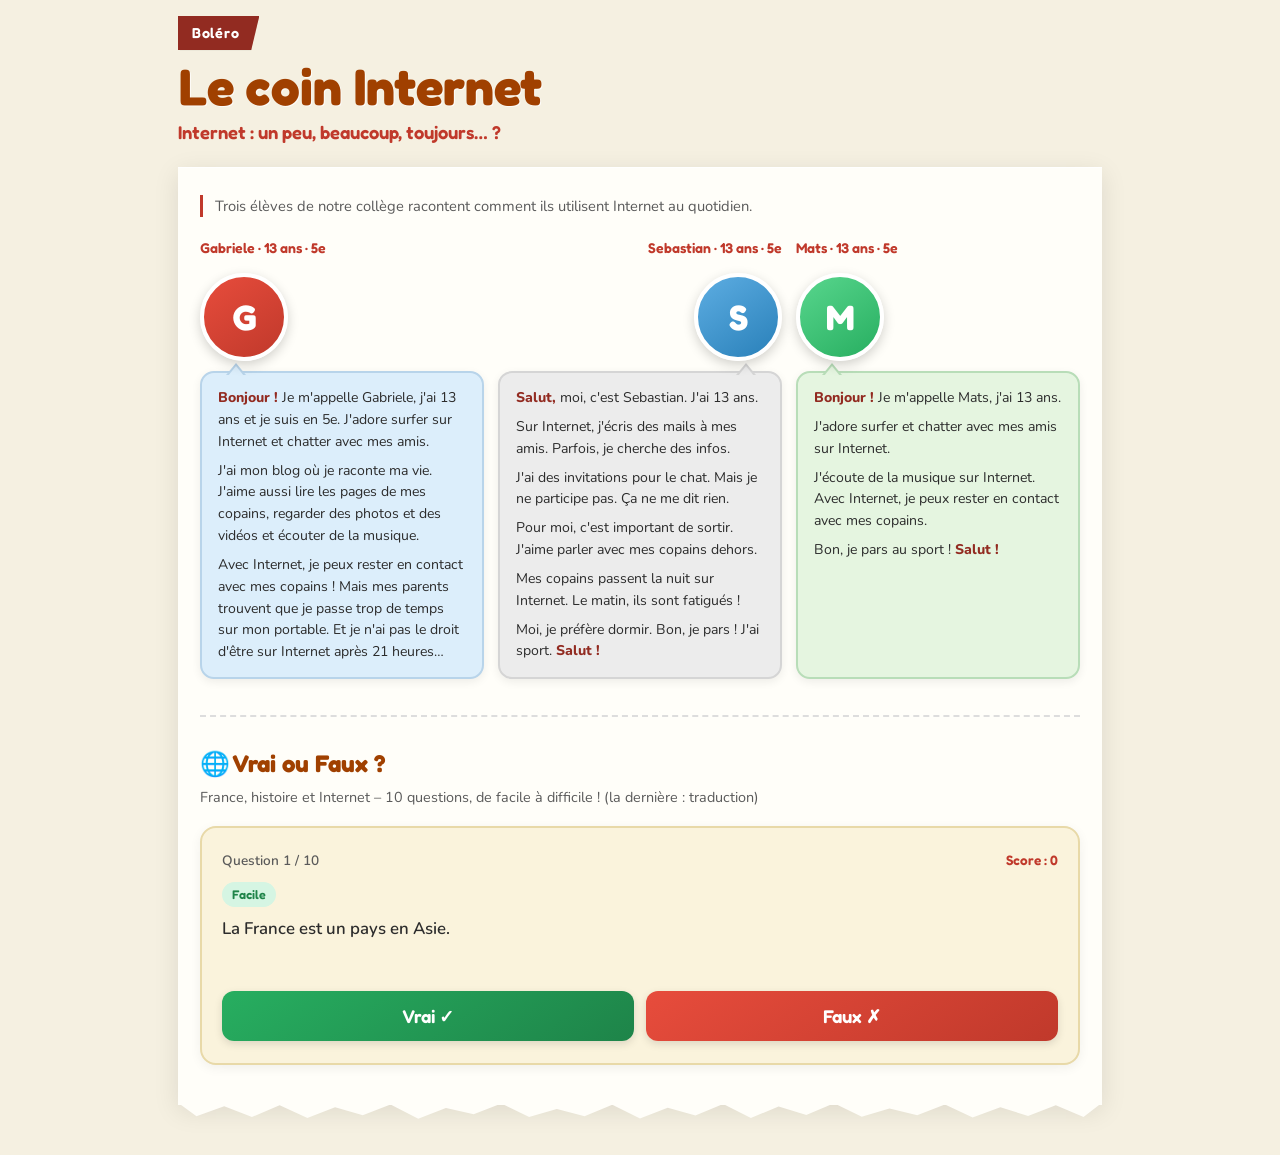
==== le-coin-internet/index.html @ 3d3ff86f "Quiz: mehr Abwechslung bei Vrai/Faux und Übersetzungsfrage 10 - Fragen 1–9 mit ausgewogenerem Mix (4" ====
<!DOCTYPE html>
<html lang="fr">
<head>
  <meta charset="UTF-8" />
  <meta name="viewport" content="width=device-width, initial-scale=1.0" />
  <meta http-equiv="Cache-Control" content="no-cache, no-store, must-revalidate" />
  <title>Le coin Internet – Boléro</title>
  <link href="https://fonts.googleapis.com/css2?family=Fredoka:wght@500;600;700&family=Nunito:wght@400;600;700;800&display=swap" rel="stylesheet" />
  <style>
    :root {
      --cream: #f5f0e1;
      --yellow: #faf3dc;
      --paper: #fffef9;
      --red: #c0392b;
      --red-dark: #922b21;
      --orange: #d35400;
      --rust: #a04000;
      --blue-bubble: #dceefb;
      --grey-bubble: #ececec;
      --green-bubble: #e5f5e0;
      --text: #2c2c2c;
      --muted: #5a5a5a;
    }

    * { box-sizing: border-box; margin: 0; padding: 0; }

    body {
      font-family: "Nunito", -apple-system, sans-serif;
      background: var(--cream);
      color: var(--text);
      line-height: 1.55;
      min-height: 100vh;
    }

    .page {
      max-width: 960px;
      margin: 0 auto;
      padding: 16px 18px 50px;
    }

    /* Article header */
    .article-head {
      margin-bottom: 20px;
      position: relative;
    }

    .bolero {
      display: inline-block;
      background: var(--red-dark);
      color: #fff;
      font-family: "Fredoka", sans-serif;
      font-weight: 600;
      font-size: 0.9rem;
      padding: 6px 20px 6px 14px;
      letter-spacing: 0.05em;
      clip-path: polygon(0 0, 100% 0, 90% 100%, 0 100%);
      box-shadow: 2px 2px 0 rgba(0,0,0,0.15);
    }

    h1 {
      font-family: "Fredoka", sans-serif;
      font-size: clamp(2.2rem, 6vw, 3.2rem);
      font-weight: 700;
      color: var(--rust);
      line-height: 1.05;
      margin: 10px 0 4px;
      text-shadow: 1px 1px 0 rgba(255,255,255,0.8);
    }

    .subtitle {
      font-family: "Fredoka", sans-serif;
      font-weight: 600;
      color: var(--red);
      font-size: 1.15rem;
      margin-bottom: 10px;
    }

    /* Paper sheet */
    .paper {
      background: var(--paper);
      box-shadow: 0 6px 24px rgba(0,0,0,0.1), 0 1px 0 #fff inset;
      padding: 28px 22px 40px;
      position: relative;
      margin-top: 8px;
    }

    .paper::after {
      content: "";
      position: absolute;
      left: 0; right: 0; bottom: -16px;
      height: 18px;
      background: var(--paper);
      clip-path: polygon(
        0% 0%, 2% 75%, 5% 20%, 8% 80%, 11% 15%, 14% 85%, 17% 25%,
        20% 70%, 23% 10%, 26% 90%, 29% 30%, 32% 65%, 35% 5%, 38% 80%,
        41% 35%, 44% 75%, 47% 12%, 50% 88%, 53% 28%, 56% 72%, 59% 8%,
        62% 85%, 65% 22%, 68% 68%, 71% 3%, 74% 78%, 77% 32%, 80% 70%,
        83% 10%, 86% 82%, 89% 26%, 92% 74%, 95% 14%, 98% 80%, 100% 0%
      );
      filter: drop-shadow(0 3px 2px rgba(0,0,0,0.06));
    }

    /* Intro line */
    .paper-intro-line {
      font-size: 0.92rem;
      color: var(--muted);
      margin-bottom: 20px;
      border-left: 3px solid var(--red);
      padding-left: 12px;
    }

    /* Profiles grid */
    .profiles {
      display: grid;
      grid-template-columns: 1fr 1fr 1fr;
      gap: 20px 14px;
      margin-top: 8px;
    }

    .profile {
      display: flex;
      flex-direction: column;
      gap: 10px;
    }

    .profile__top {
      display: flex;
      align-items: flex-end;
      gap: 8px;
      position: relative;
    }

    .profile--sebastian .profile__top {
      flex-direction: row-reverse;
    }

    .profile__avatar {
      width: 88px;
      height: 88px;
      border-radius: 50%;
      border: 4px solid #fff;
      box-shadow: 0 4px 12px rgba(0,0,0,0.18);
      display: flex;
      align-items: center;
      justify-content: center;
      font-family: "Fredoka", sans-serif;
      font-size: 2.2rem;
      font-weight: 700;
      color: #fff;
      flex-shrink: 0;
      position: relative;
      z-index: 2;
    }

    .profile__avatar--gabriele {
      background: linear-gradient(145deg, #e74c3c, #c0392b);
    }

    .profile__avatar--sebastian {
      background: linear-gradient(145deg, #5dade2, #2980b9);
    }

    .profile__avatar--mats {
      background: linear-gradient(145deg, #58d68d, #27ae60);
    }

    .profile__label {
      font-family: "Fredoka", sans-serif;
      font-weight: 600;
      font-size: 0.88rem;
      color: var(--red);
      margin-bottom: 4px;
    }

    /* Speech bubbles */
    .bubble {
      padding: 14px 16px;
      border-radius: 14px;
      font-size: 0.88rem;
      position: relative;
      box-shadow: 0 3px 10px rgba(0,0,0,0.07);
      flex: 1;
    }

    .bubble p + p { margin-top: 7px; }

    .bubble strong {
      color: var(--red-dark);
      font-weight: 800;
    }

    .bubble--blue {
      background: var(--blue-bubble);
      border: 2px solid #b8d4ea;
    }

    .bubble--grey {
      background: var(--grey-bubble);
      border: 2px solid #d5d5d5;
    }

    .bubble--green {
      background: var(--green-bubble);
      border: 2px solid #b8ddb8;
    }

    .bubble--blue::before {
      content: "";
      position: absolute;
      top: -10px;
      left: 24px;
      width: 0; height: 0;
      border-left: 10px solid transparent;
      border-right: 10px solid transparent;
      border-bottom: 12px solid #b8d4ea;
    }

    .bubble--blue::after {
      content: "";
      position: absolute;
      top: -7px;
      left: 26px;
      width: 0; height: 0;
      border-left: 8px solid transparent;
      border-right: 8px solid transparent;
      border-bottom: 10px solid var(--blue-bubble);
    }

    .bubble--grey::before {
      content: "";
      position: absolute;
      top: -10px;
      right: 24px;
      width: 0; height: 0;
      border-left: 10px solid transparent;
      border-right: 10px solid transparent;
      border-bottom: 12px solid #d5d5d5;
    }

    .bubble--grey::after {
      content: "";
      position: absolute;
      top: -7px;
      right: 26px;
      width: 0; height: 0;
      border-left: 8px solid transparent;
      border-right: 8px solid transparent;
      border-bottom: 10px solid var(--grey-bubble);
    }

    .bubble--green::before {
      content: "";
      position: absolute;
      top: -10px;
      left: 24px;
      width: 0; height: 0;
      border-left: 10px solid transparent;
      border-right: 10px solid transparent;
      border-bottom: 12px solid #b8ddb8;
    }

    .bubble--green::after {
      content: "";
      position: absolute;
      top: -7px;
      left: 26px;
      width: 0; height: 0;
      border-left: 8px solid transparent;
      border-right: 8px solid transparent;
      border-bottom: 10px solid var(--green-bubble);
    }

    /* Responsive */
    @media (max-width: 900px) {
      .profiles {
        grid-template-columns: 1fr;
      }
    }

    @media (max-width: 700px) {
      .profile--sebastian .profile__top {
        flex-direction: row;
      }

      .bubble--grey::before,
      .bubble--grey::after {
        right: auto;
        left: 24px;
      }

      .bubble--grey::after { left: 26px; }
    }

    /* Quiz */
    .quiz {
      margin-top: 36px;
      padding-top: 28px;
      border-top: 2px dashed #ddd;
    }

    .quiz__title {
      font-family: "Fredoka", sans-serif;
      font-size: 1.5rem;
      font-weight: 700;
      color: var(--rust);
      margin-bottom: 4px;
    }

    .quiz__subtitle {
      font-size: 0.9rem;
      color: var(--muted);
      margin-bottom: 18px;
    }

    .quiz__card {
      background: var(--yellow);
      border: 2px solid #e8d9a8;
      border-radius: 16px;
      padding: 22px 20px;
      box-shadow: 0 3px 12px rgba(0,0,0,0.06);
    }

    .quiz__meta {
      display: flex;
      justify-content: space-between;
      align-items: center;
      flex-wrap: wrap;
      gap: 8px;
      font-size: 0.85rem;
      color: var(--muted);
      margin-bottom: 10px;
      font-weight: 600;
    }

    .quiz__level {
      display: inline-block;
      font-family: "Fredoka", sans-serif;
      font-size: 0.78rem;
      font-weight: 600;
      padding: 3px 10px;
      border-radius: 20px;
      margin-bottom: 10px;
    }

    .quiz__level--easy { background: #d5f5e3; color: #1e8449; }
    .quiz__level--medium { background: #fdebd0; color: #b7950b; }
    .quiz__level--hard { background: #fadbd8; color: #922b21; }

    .quiz__score {
      color: var(--red);
      font-family: "Fredoka", sans-serif;
    }

    .quiz__statement {
      font-size: 1.05rem;
      font-weight: 600;
      color: var(--text);
      margin-bottom: 20px;
      min-height: 3.2em;
      line-height: 1.45;
    }

    .quiz__buttons {
      display: grid;
      grid-template-columns: 1fr 1fr;
      gap: 12px;
    }

    .quiz__btn {
      font-family: "Fredoka", sans-serif;
      font-size: 1.15rem;
      font-weight: 600;
      padding: 14px 16px;
      border: none;
      border-radius: 12px;
      cursor: pointer;
      transition: transform 0.15s, opacity 0.15s;
      color: #fff;
      box-shadow: 0 3px 8px rgba(0,0,0,0.12);
    }

    .quiz__btn:active { transform: scale(0.97); }
    .quiz__btn:disabled { opacity: 0.5; cursor: not-allowed; transform: none; }

    .quiz__btn--vrai { background: linear-gradient(145deg, #27ae60, #1e8449); }
    .quiz__btn--faux { background: linear-gradient(145deg, #e74c3c, #c0392b); }

    .quiz__feedback {
      margin-top: 16px;
      padding: 12px 14px;
      border-radius: 10px;
      font-size: 0.92rem;
      display: none;
      animation: fadeIn 0.3s ease;
    }

    .quiz__feedback.is-visible { display: block; }
    .quiz__feedback--ok { background: #d5f5e3; border: 1px solid #27ae60; color: #1e5631; }
    .quiz__feedback--bad { background: #fadbd8; border: 1px solid #e74c3c; color: #922b21; }

    .quiz__result {
      text-align: center;
      display: none;
    }

    .quiz__result.is-visible { display: block; animation: fadeIn 0.4s ease; }

    .quiz__result-score {
      font-family: "Fredoka", sans-serif;
      font-size: 2rem;
      font-weight: 700;
      color: var(--rust);
      margin: 12px 0 8px;
    }

    .quiz__result-msg {
      font-size: 1rem;
      color: var(--muted);
      margin-bottom: 18px;
    }

    .quiz__replay {
      font-family: "Fredoka", sans-serif;
      font-size: 1rem;
      font-weight: 600;
      padding: 12px 28px;
      background: var(--red);
      color: #fff;
      border: none;
      border-radius: 10px;
      cursor: pointer;
      box-shadow: 0 3px 8px rgba(0,0,0,0.15);
    }

    .quiz__replay:hover { background: var(--red-dark); }

    .quiz__translate {
      display: none;
    }

    .quiz__translate.is-visible {
      display: block;
    }

    .quiz__prompt-de {
      font-size: 1.05rem;
      font-weight: 700;
      color: var(--rust);
      background: #fff;
      border: 2px dashed #e8d9a8;
      border-radius: 10px;
      padding: 12px 14px;
      margin-bottom: 14px;
    }

    .quiz__input {
      width: 100%;
      font-family: "Nunito", sans-serif;
      font-size: 1rem;
      padding: 12px 14px;
      border: 2px solid #e8d9a8;
      border-radius: 10px;
      margin-bottom: 12px;
      background: #fff;
      color: var(--text);
    }

    .quiz__input:focus {
      outline: none;
      border-color: var(--orange);
    }

    .quiz__btn--valider {
      width: 100%;
      background: linear-gradient(145deg, #2980b9, #1f618d);
    }

    @keyframes fadeIn {
      from { opacity: 0; transform: translateY(6px); }
      to { opacity: 1; transform: translateY(0); }
    }

    @media (max-width: 500px) {
      .quiz__buttons { grid-template-columns: 1fr; }
    }
  </style>
</head>
<body>
  <div class="page">

    <header class="article-head">
      <div class="bolero">Boléro</div>
      <h1>Le coin Internet</h1>
      <p class="subtitle">Internet : un peu, beaucoup, toujours… ?</p>
    </header>

    <main>
      <section class="paper">

        <p class="paper-intro-line">Trois élèves de notre collège racontent comment ils utilisent Internet au quotidien.</p>

        <div class="profiles">

          <!-- Gabriele -->
          <article class="profile profile--gabriele">
            <p class="profile__label">Gabriele · 13 ans · 5e</p>
            <div class="profile__top">
              <div class="profile__avatar profile__avatar--gabriele">G</div>
            </div>
            <div class="bubble bubble--blue">
              <p><strong>Bonjour !</strong> Je m'appelle Gabriele, j'ai 13 ans et je suis en 5e. J'adore surfer sur Internet et chatter avec mes amis.</p>
              <p>J'ai mon blog où je raconte ma vie. J'aime aussi lire les pages de mes copains, regarder des photos et des vidéos et écouter de la musique.</p>
              <p>Avec Internet, je peux rester en contact avec mes copains ! Mais mes parents trouvent que je passe trop de temps sur mon portable. Et je n'ai pas le droit d'être sur Internet après 21 heures…</p>
            </div>
          </article>

          <!-- Sebastian -->
          <article class="profile profile--sebastian">
            <p class="profile__label" style="text-align:right;">Sebastian · 13 ans · 5e</p>
            <div class="profile__top">
              <div class="profile__avatar profile__avatar--sebastian">S</div>
            </div>
            <div class="bubble bubble--grey">
              <p><strong>Salut,</strong> moi, c'est Sebastian. J'ai 13 ans.</p>
              <p>Sur Internet, j'écris des mails à mes amis. Parfois, je cherche des infos.</p>
              <p>J'ai des invitations pour le chat. Mais je ne participe pas. Ça ne me dit rien.</p>
              <p>Pour moi, c'est important de sortir. J'aime parler avec mes copains dehors.</p>
              <p>Mes copains passent la nuit sur Internet. Le matin, ils sont fatigués !</p>
              <p>Moi, je préfère dormir. Bon, je pars ! J'ai sport. <strong>Salut !</strong></p>
            </div>
          </article>

          <!-- Mats -->
          <article class="profile profile--mats">
            <p class="profile__label">Mats · 13 ans · 5e</p>
            <div class="profile__top">
              <div class="profile__avatar profile__avatar--mats">M</div>
            </div>
            <div class="bubble bubble--green">
              <p><strong>Bonjour !</strong> Je m'appelle Mats, j'ai 13 ans.</p>
              <p>J'adore surfer et chatter avec mes amis sur Internet.</p>
              <p>J'écoute de la musique sur Internet. Avec Internet, je peux rester en contact avec mes copains.</p>
              <p>Bon, je pars au sport ! <strong>Salut !</strong></p>
            </div>
          </article>

        </div>

        <!-- Quiz Vrai ou Faux -->
        <section class="quiz" id="quiz">
          <h2 class="quiz__title">🌐 Vrai ou Faux ?</h2>
          <p class="quiz__subtitle">France, histoire et Internet – 10 questions, de facile à difficile ! (la dernière : traduction)</p>

          <div class="quiz__card" id="quiz-game">
            <div class="quiz__meta">
              <span id="quiz-progress">Question 1 / 10</span>
              <span class="quiz__score">Score : <span id="quiz-score">0</span></span>
            </div>
            <span class="quiz__level quiz__level--easy" id="quiz-level">Facile</span>
            <p class="quiz__statement" id="quiz-statement"></p>
            <div class="quiz__buttons" id="quiz-buttons">
              <button class="quiz__btn quiz__btn--vrai" id="btn-vrai" type="button">Vrai ✓</button>
              <button class="quiz__btn quiz__btn--faux" id="btn-faux" type="button">Faux ✗</button>
            </div>
            <div class="quiz__translate" id="quiz-translate">
              <p class="quiz__prompt-de" id="quiz-prompt-de"></p>
              <input class="quiz__input" id="quiz-input" type="text" placeholder="Écris la phrase en français…" autocomplete="off" />
              <button class="quiz__btn quiz__btn--valider" id="btn-valider" type="button">Valider</button>
            </div>
            <div class="quiz__feedback" id="quiz-feedback"></div>
          </div>

          <div class="quiz__card quiz__result" id="quiz-result">
            <p class="quiz__result-score" id="result-score"></p>
            <p class="quiz__result-msg" id="result-msg"></p>
            <button class="quiz__replay" id="btn-replay" type="button">Rejouer</button>
          </div>
        </section>

      </section>
    </main>

  </div>

  <script>
    const questions = [
      // Facile (1–3)
      {
        type: "vrai-faux",
        level: "easy",
        levelLabel: "Facile",
        text: "La France est un pays en Asie.",
        answer: false,
        explain: "Non ! La France est en Europe."
      },
      {
        type: "vrai-faux",
        level: "easy",
        levelLabel: "Facile",
        text: "Beaucoup d'élèves en France ont un téléphone portable.",
        answer: true,
        explain: "Oui ! C'est très courant, comme pour Gabriele et Sebastian."
      },
      {
        type: "vrai-faux",
        level: "easy",
        levelLabel: "Facile",
        text: "On ne peut pas envoyer de mails en France.",
        answer: false,
        explain: "Non ! On peut envoyer des mails, Sebastian le fait souvent."
      },
      // Moyen (4–6)
      {
        type: "vrai-faux",
        level: "medium",
        levelLabel: "Moyen",
        text: "Instagram est une application utilisée par des jeunes en France.",
        answer: true,
        explain: "Oui ! Beaucoup de jeunes l'utilisent pour partager des photos."
      },
      {
        type: "vrai-faux",
        level: "medium",
        levelLabel: "Moyen",
        text: "La Tour Eiffel est à Lyon.",
        answer: false,
        explain: "Non ! La Tour Eiffel est à Paris."
      },
      {
        type: "vrai-faux",
        level: "medium",
        levelLabel: "Moyen",
        text: "Un blog est une page personnelle sur Internet.",
        answer: true,
        explain: "Oui ! Gabriele a un blog sur Internet."
      },
      // Difficile (7–9)
      {
        type: "vrai-faux",
        level: "hard",
        levelLabel: "Difficile",
        text: "La Seine traverse Marseille.",
        answer: false,
        explain: "Non ! La Seine traverse Paris. Marseille est au bord de la mer."
      },
      {
        type: "vrai-faux",
        level: "hard",
        levelLabel: "Difficile",
        text: "En France, on dit souvent « bonjour » le matin.",
        answer: true,
        explain: "Oui ! « Bonjour » est une salutation du matin."
      },
      {
        type: "vrai-faux",
        level: "hard",
        levelLabel: "Difficile",
        text: "La Tour Eiffel a été construite en 1900.",
        answer: false,
        explain: "Non ! Elle a été construite en 1889."
      },
      // Traduction (10)
      {
        type: "translate",
        level: "hard",
        levelLabel: "Traduction",
        german: "In der Sonne ist es sehr heiß.",
        accepted: [
          "Il fait très chaud au soleil.",
          "Au soleil, il fait très chaud."
        ],
        explain: "La bonne réponse : « Il fait très chaud au soleil. »"
      }
    ];

    let current = 0;
    let score = 0;
    let answered = false;

    const gameEl = document.getElementById("quiz-game");
    const resultEl = document.getElementById("quiz-result");
    const statementEl = document.getElementById("quiz-statement");
    const progressEl = document.getElementById("quiz-progress");
    const scoreEl = document.getElementById("quiz-score");
    const feedbackEl = document.getElementById("quiz-feedback");
    const btnVrai = document.getElementById("btn-vrai");
    const btnFaux = document.getElementById("btn-faux");
    const btnValider = document.getElementById("btn-valider");
    const btnReplay = document.getElementById("btn-replay");
    const buttonsEl = document.getElementById("quiz-buttons");
    const translateEl = document.getElementById("quiz-translate");
    const promptDEEl = document.getElementById("quiz-prompt-de");
    const inputEl = document.getElementById("quiz-input");
    const resultScoreEl = document.getElementById("result-score");
    const levelEl = document.getElementById("quiz-level");

    const resultMsgEl = document.getElementById("result-msg");

    function normalizeText(s) {
      return s.toLowerCase()
        .trim()
        .replace(/\s+/g, " ")
        .replace(/[.,!?;:]/g, "")
        .normalize("NFD")
        .replace(/[\u0300-\u036f]/g, "");
    }

    function checkTranslation(userInput, accepted) {
      const normalized = normalizeText(userInput);
      if (!normalized) return false;
      return accepted.some(function (a) {
        return normalizeText(a) === normalized;
      });
    }

    function setLevelBadge(q) {
      levelEl.textContent = q.levelLabel;
      levelEl.className = "quiz__level quiz__level--" + q.level;
    }

    function showFeedback(correct, q, extra) {
      if (correct) {
        score++;
        scoreEl.textContent = score;
        feedbackEl.textContent = "Bravo ! " + q.explain;
        feedbackEl.className = "quiz__feedback is-visible quiz__feedback--ok";
      } else if (q.type === "translate") {
        feedbackEl.textContent = "Dommage ! " + q.explain;
        feedbackEl.className = "quiz__feedback is-visible quiz__feedback--bad";
      } else {
        const bonne = q.answer ? "Vrai" : "Faux";
        feedbackEl.textContent = "Dommage ! C'était " + bonne + ". " + q.explain;
        feedbackEl.className = "quiz__feedback is-visible quiz__feedback--bad";
      }
    }

    function nextQuestion() {
      setTimeout(function () {
        current++;
        if (current < questions.length) {
          showQuestion();
        } else {
          showResult();
        }
      }, 2200);
    }

    function showQuestion() {
      answered = false;
      feedbackEl.classList.remove("is-visible", "quiz__feedback--ok", "quiz__feedback--bad");
      const q = questions[current];
      const isTranslate = q.type === "translate";

      buttonsEl.style.display = isTranslate ? "none" : "grid";
      translateEl.classList.toggle("is-visible", isTranslate);

      btnVrai.disabled = false;
      btnFaux.disabled = false;
      btnValider.disabled = false;
      inputEl.disabled = false;

      if (isTranslate) {
        statementEl.textContent = "Écris cette phrase en français :";
        promptDEEl.textContent = "🇩🇪 " + q.german;
        inputEl.value = "";
      } else {
        statementEl.textContent = q.text;
      }

      setLevelBadge(q);
      progressEl.textContent = "Question " + (current + 1) + " / " + questions.length;
      scoreEl.textContent = score;
    }

    function handleAnswer(userSaysVrai) {
      if (answered) return;
      answered = true;
      btnVrai.disabled = true;
      btnFaux.disabled = true;

      const q = questions[current];
      const correct = userSaysVrai === q.answer;
      showFeedback(correct, q);
      nextQuestion();
    }

    function handleTranslation() {
      if (answered) return;
      const q = questions[current];
      const userText = inputEl.value.trim();
      if (!userText) {
        inputEl.focus();
        return;
      }

      answered = true;
      btnValider.disabled = true;
      inputEl.disabled = true;

      const correct = checkTranslation(userText, q.accepted);
      showFeedback(correct, q);
      nextQuestion();
    }

    function showResult() {
      gameEl.style.display = "none";
      resultEl.classList.add("is-visible");
      resultScoreEl.textContent = "Tu as " + score + " sur " + questions.length + " bonnes réponses !";

      if (score >= 8) {
        resultMsgEl.textContent = "Excellent ! Tu connais bien la France et Internet !";
      } else if (score >= 5) {
        resultMsgEl.textContent = "Pas mal ! Continue à apprendre !";
      } else {
        resultMsgEl.textContent = "Tu peux encore progresser. Rejoue !";
      }
    }

    function resetQuiz() {
      current = 0;
      score = 0;
      gameEl.style.display = "block";
      resultEl.classList.remove("is-visible");
      showQuestion();
    }

    btnVrai.addEventListener("click", function () { handleAnswer(true); });
    btnFaux.addEventListener("click", function () { handleAnswer(false); });
    btnValider.addEventListener("click", handleTranslation);
    inputEl.addEventListener("keydown", function (e) {
      if (e.key === "Enter") handleTranslation();
    });
    btnReplay.addEventListener("click", resetQuiz);

    showQuestion();
  </script>
</body>
</html>
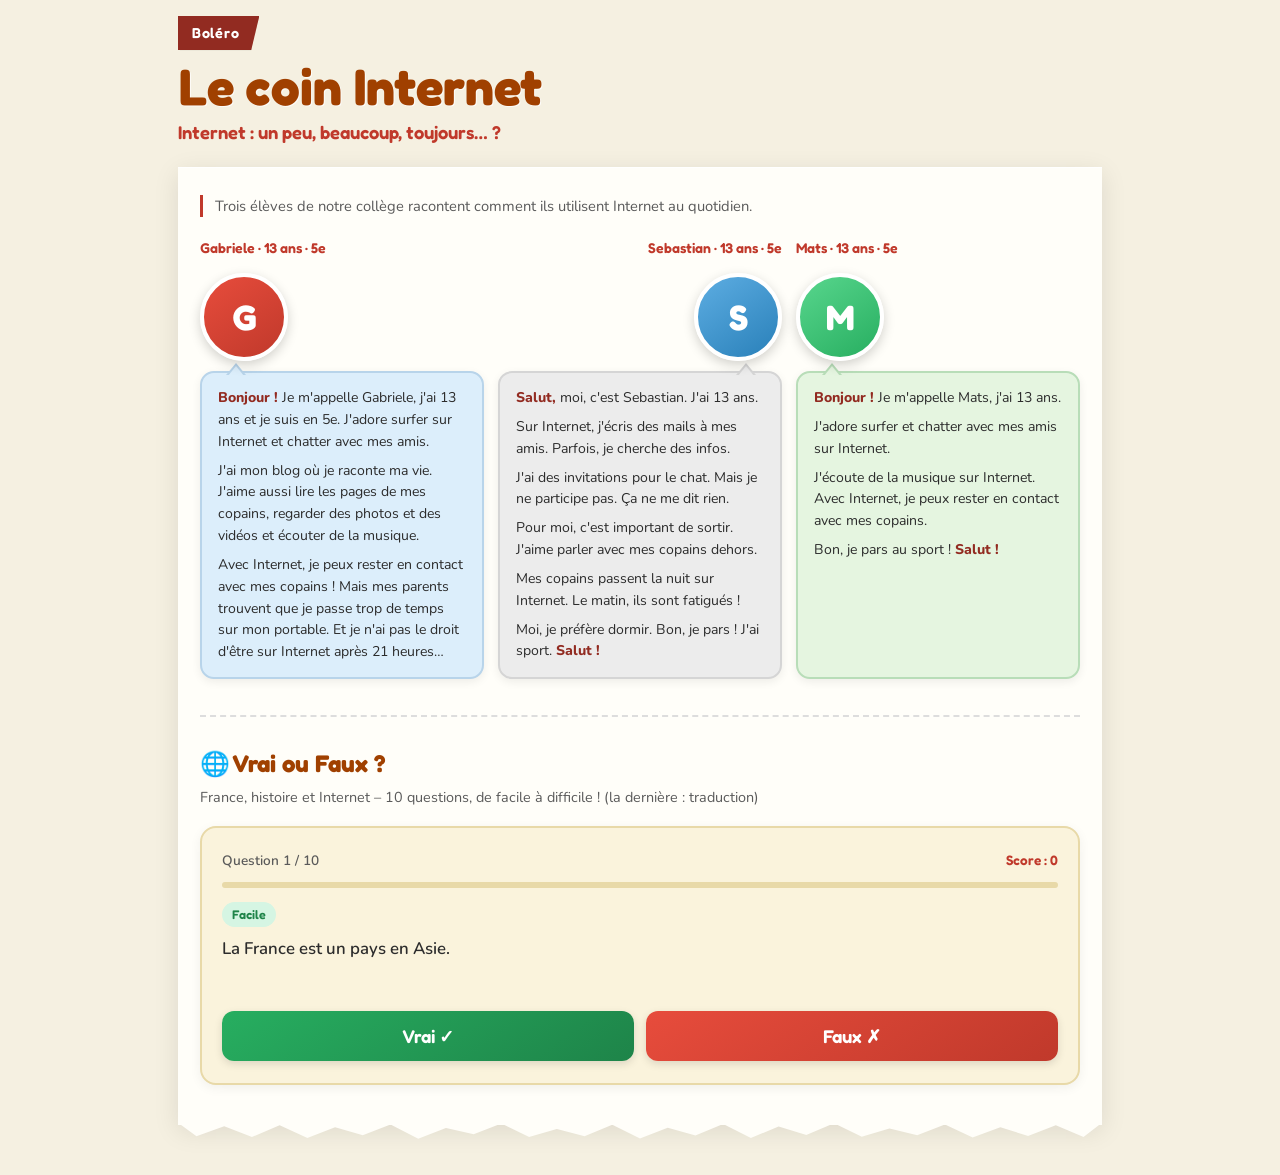
==== commit 9e1a079d: "Seite optimieren: Fortschrittsbalken, Mobile, Barrierefreiheit - Fortschrittsbalken im Quiz - Besser" ====
--- a/le-coin-internet/index.html
+++ b/le-coin-internet/index.html
@@ -4,7 +4,10 @@
   <meta charset="UTF-8" />
   <meta name="viewport" content="width=device-width, initial-scale=1.0" />
   <meta http-equiv="Cache-Control" content="no-cache, no-store, must-revalidate" />
+  <meta name="description" content="Le coin Internet – Trois élèves racontent leur usage d'Internet. Quiz Vrai ou Faux et traduction." />
   <title>Le coin Internet – Boléro</title>
+  <link rel="preconnect" href="https://fonts.googleapis.com" />
+  <link rel="preconnect" href="https://fonts.gstatic.com" crossorigin />
   <link href="https://fonts.googleapis.com/css2?family=Fredoka:wght@500;600;700&family=Nunito:wght@400;600;700;800&display=swap" rel="stylesheet" />
   <style>
     :root {
@@ -24,6 +27,8 @@
 
     * { box-sizing: border-box; margin: 0; padding: 0; }
 
+    html { scroll-behavior: smooth; }
+
     body {
       font-family: "Nunito", -apple-system, sans-serif;
       background: var(--cream);
@@ -172,6 +177,8 @@
       margin-bottom: 4px;
     }
 
+    .profile__label--right { text-align: right; }
+
     /* Speech bubbles */
     .bubble {
       padding: 14px 16px;
@@ -345,6 +352,23 @@
     .quiz__level--easy { background: #d5f5e3; color: #1e8449; }
     .quiz__level--medium { background: #fdebd0; color: #b7950b; }
     .quiz__level--hard { background: #fadbd8; color: #922b21; }
+    .quiz__level--translate { background: #d6eaf8; color: #1f618d; }
+
+    .quiz__progress-bar {
+      height: 6px;
+      background: #e8d9a8;
+      border-radius: 6px;
+      margin-bottom: 14px;
+      overflow: hidden;
+    }
+
+    .quiz__progress-fill {
+      height: 100%;
+      background: linear-gradient(90deg, var(--red), var(--orange));
+      border-radius: 6px;
+      transition: width 0.35s ease;
+      width: 0%;
+    }
 
     .quiz__score {
       color: var(--red);
@@ -380,7 +404,12 @@
     }
 
     .quiz__btn:active { transform: scale(0.97); }
+    .quiz__btn:hover:not(:disabled) { filter: brightness(1.06); }
     .quiz__btn:disabled { opacity: 0.5; cursor: not-allowed; transform: none; }
+    .quiz__btn:focus-visible {
+      outline: 3px solid var(--orange);
+      outline-offset: 2px;
+    }
 
     .quiz__btn--vrai { background: linear-gradient(145deg, #27ae60, #1e8449); }
     .quiz__btn--faux { background: linear-gradient(145deg, #e74c3c, #c0392b); }
@@ -468,6 +497,7 @@
     .quiz__input:focus {
       outline: none;
       border-color: var(--orange);
+      box-shadow: 0 0 0 3px rgba(211, 84, 0, 0.15);
     }
 
     .quiz__btn--valider {
@@ -475,13 +505,29 @@
       background: linear-gradient(145deg, #2980b9, #1f618d);
     }
 
+    .visually-hidden {
+      position: absolute;
+      width: 1px;
+      height: 1px;
+      padding: 0;
+      margin: -1px;
+      overflow: hidden;
+      clip: rect(0, 0, 0, 0);
+      white-space: nowrap;
+      border: 0;
+    }
+
     @keyframes fadeIn {
       from { opacity: 0; transform: translateY(6px); }
       to { opacity: 1; transform: translateY(0); }
     }
 
     @media (max-width: 500px) {
+      .page { padding: 12px 14px 40px; }
+      .paper { padding: 20px 16px 36px; }
+      .quiz__card { padding: 18px 16px; }
       .quiz__buttons { grid-template-columns: 1fr; }
+      .profile__avatar { width: 72px; height: 72px; font-size: 1.8rem; }
     }
   </style>
 </head>
@@ -516,7 +562,7 @@
 
           <!-- Sebastian -->
           <article class="profile profile--sebastian">
-            <p class="profile__label" style="text-align:right;">Sebastian · 13 ans · 5e</p>
+            <p class="profile__label profile__label--right">Sebastian · 13 ans · 5e</p>
             <div class="profile__top">
               <div class="profile__avatar profile__avatar--sebastian">S</div>
             </div>
@@ -547,7 +593,7 @@
         </div>
 
         <!-- Quiz Vrai ou Faux -->
-        <section class="quiz" id="quiz">
+        <section class="quiz" id="quiz" aria-label="Quiz Vrai ou Faux">
           <h2 class="quiz__title">🌐 Vrai ou Faux ?</h2>
           <p class="quiz__subtitle">France, histoire et Internet – 10 questions, de facile à difficile ! (la dernière : traduction)</p>
 
@@ -556,18 +602,22 @@
               <span id="quiz-progress">Question 1 / 10</span>
               <span class="quiz__score">Score : <span id="quiz-score">0</span></span>
             </div>
+            <div class="quiz__progress-bar" aria-hidden="true">
+              <div class="quiz__progress-fill" id="quiz-progress-fill"></div>
+            </div>
             <span class="quiz__level quiz__level--easy" id="quiz-level">Facile</span>
             <p class="quiz__statement" id="quiz-statement"></p>
             <div class="quiz__buttons" id="quiz-buttons">
-              <button class="quiz__btn quiz__btn--vrai" id="btn-vrai" type="button">Vrai ✓</button>
-              <button class="quiz__btn quiz__btn--faux" id="btn-faux" type="button">Faux ✗</button>
+              <button class="quiz__btn quiz__btn--vrai" id="btn-vrai" type="button" aria-label="Antwort: Vrai">Vrai ✓</button>
+              <button class="quiz__btn quiz__btn--faux" id="btn-faux" type="button" aria-label="Antwort: Faux">Faux ✗</button>
             </div>
             <div class="quiz__translate" id="quiz-translate">
               <p class="quiz__prompt-de" id="quiz-prompt-de"></p>
-              <input class="quiz__input" id="quiz-input" type="text" placeholder="Écris la phrase en français…" autocomplete="off" />
+              <label class="visually-hidden" for="quiz-input">Traduction en français</label>
+              <input class="quiz__input" id="quiz-input" type="text" placeholder="Écris la phrase en français…" autocomplete="off" spellcheck="false" />
               <button class="quiz__btn quiz__btn--valider" id="btn-valider" type="button">Valider</button>
             </div>
-            <div class="quiz__feedback" id="quiz-feedback"></div>
+            <div class="quiz__feedback" id="quiz-feedback" role="status" aria-live="polite"></div>
           </div>
 
           <div class="quiz__card quiz__result" id="quiz-result">
@@ -691,6 +741,7 @@
     const translateEl = document.getElementById("quiz-translate");
     const promptDEEl = document.getElementById("quiz-prompt-de");
     const inputEl = document.getElementById("quiz-input");
+    const progressFillEl = document.getElementById("quiz-progress-fill");
     const resultScoreEl = document.getElementById("result-score");
     const levelEl = document.getElementById("quiz-level");
 
@@ -715,10 +766,16 @@
 
     function setLevelBadge(q) {
       levelEl.textContent = q.levelLabel;
-      levelEl.className = "quiz__level quiz__level--" + q.level;
-    }
-
-    function showFeedback(correct, q, extra) {
+      const levelClass = q.type === "translate" ? "translate" : q.level;
+      levelEl.className = "quiz__level quiz__level--" + levelClass;
+    }
+
+    function updateProgressBar() {
+      const pct = (current / questions.length) * 100;
+      progressFillEl.style.width = pct + "%";
+    }
+
+    function showFeedback(correct, q) {
       if (correct) {
         score++;
         scoreEl.textContent = score;
@@ -763,6 +820,7 @@
         statementEl.textContent = "Écris cette phrase en français :";
         promptDEEl.textContent = "🇩🇪 " + q.german;
         inputEl.value = "";
+        setTimeout(function () { inputEl.focus(); }, 80);
       } else {
         statementEl.textContent = q.text;
       }
@@ -770,6 +828,7 @@
       setLevelBadge(q);
       progressEl.textContent = "Question " + (current + 1) + " / " + questions.length;
       scoreEl.textContent = score;
+      updateProgressBar();
     }
 
     function handleAnswer(userSaysVrai) {
@@ -805,6 +864,7 @@
     function showResult() {
       gameEl.style.display = "none";
       resultEl.classList.add("is-visible");
+      progressFillEl.style.width = "100%";
       resultScoreEl.textContent = "Tu as " + score + " sur " + questions.length + " bonnes réponses !";
 
       if (score >= 8) {
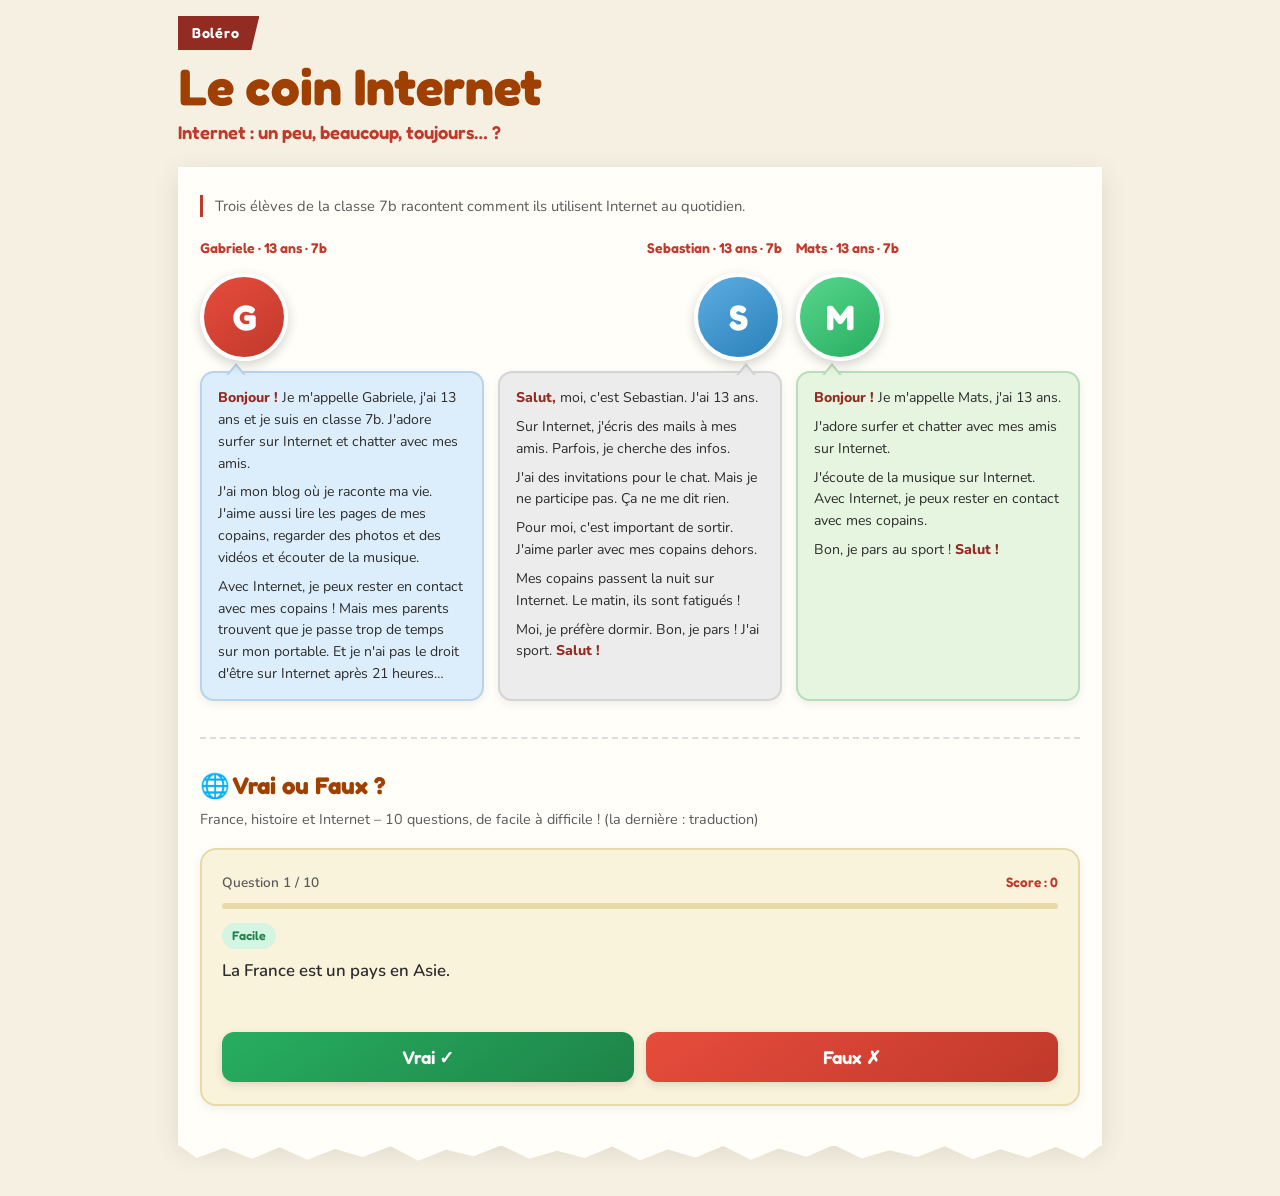
==== commit 9a3dc1bb: "Klasse von 5e auf 7b angepasst Co-authored-by: Bvault1420 <Bvault1420@users.noreply.github.com>" ====
--- a/le-coin-internet/index.html
+++ b/le-coin-internet/index.html
@@ -543,18 +543,18 @@
     <main>
       <section class="paper">
 
-        <p class="paper-intro-line">Trois élèves de notre collège racontent comment ils utilisent Internet au quotidien.</p>
+        <p class="paper-intro-line">Trois élèves de la classe 7b racontent comment ils utilisent Internet au quotidien.</p>
 
         <div class="profiles">
 
           <!-- Gabriele -->
           <article class="profile profile--gabriele">
-            <p class="profile__label">Gabriele · 13 ans · 5e</p>
+            <p class="profile__label">Gabriele · 13 ans · 7b</p>
             <div class="profile__top">
               <div class="profile__avatar profile__avatar--gabriele">G</div>
             </div>
             <div class="bubble bubble--blue">
-              <p><strong>Bonjour !</strong> Je m'appelle Gabriele, j'ai 13 ans et je suis en 5e. J'adore surfer sur Internet et chatter avec mes amis.</p>
+              <p><strong>Bonjour !</strong> Je m'appelle Gabriele, j'ai 13 ans et je suis en classe 7b. J'adore surfer sur Internet et chatter avec mes amis.</p>
               <p>J'ai mon blog où je raconte ma vie. J'aime aussi lire les pages de mes copains, regarder des photos et des vidéos et écouter de la musique.</p>
               <p>Avec Internet, je peux rester en contact avec mes copains ! Mais mes parents trouvent que je passe trop de temps sur mon portable. Et je n'ai pas le droit d'être sur Internet après 21 heures…</p>
             </div>
@@ -562,7 +562,7 @@
 
           <!-- Sebastian -->
           <article class="profile profile--sebastian">
-            <p class="profile__label profile__label--right">Sebastian · 13 ans · 5e</p>
+            <p class="profile__label profile__label--right">Sebastian · 13 ans · 7b</p>
             <div class="profile__top">
               <div class="profile__avatar profile__avatar--sebastian">S</div>
             </div>
@@ -578,7 +578,7 @@
 
           <!-- Mats -->
           <article class="profile profile--mats">
-            <p class="profile__label">Mats · 13 ans · 5e</p>
+            <p class="profile__label">Mats · 13 ans · 7b</p>
             <div class="profile__top">
               <div class="profile__avatar profile__avatar--mats">M</div>
             </div>
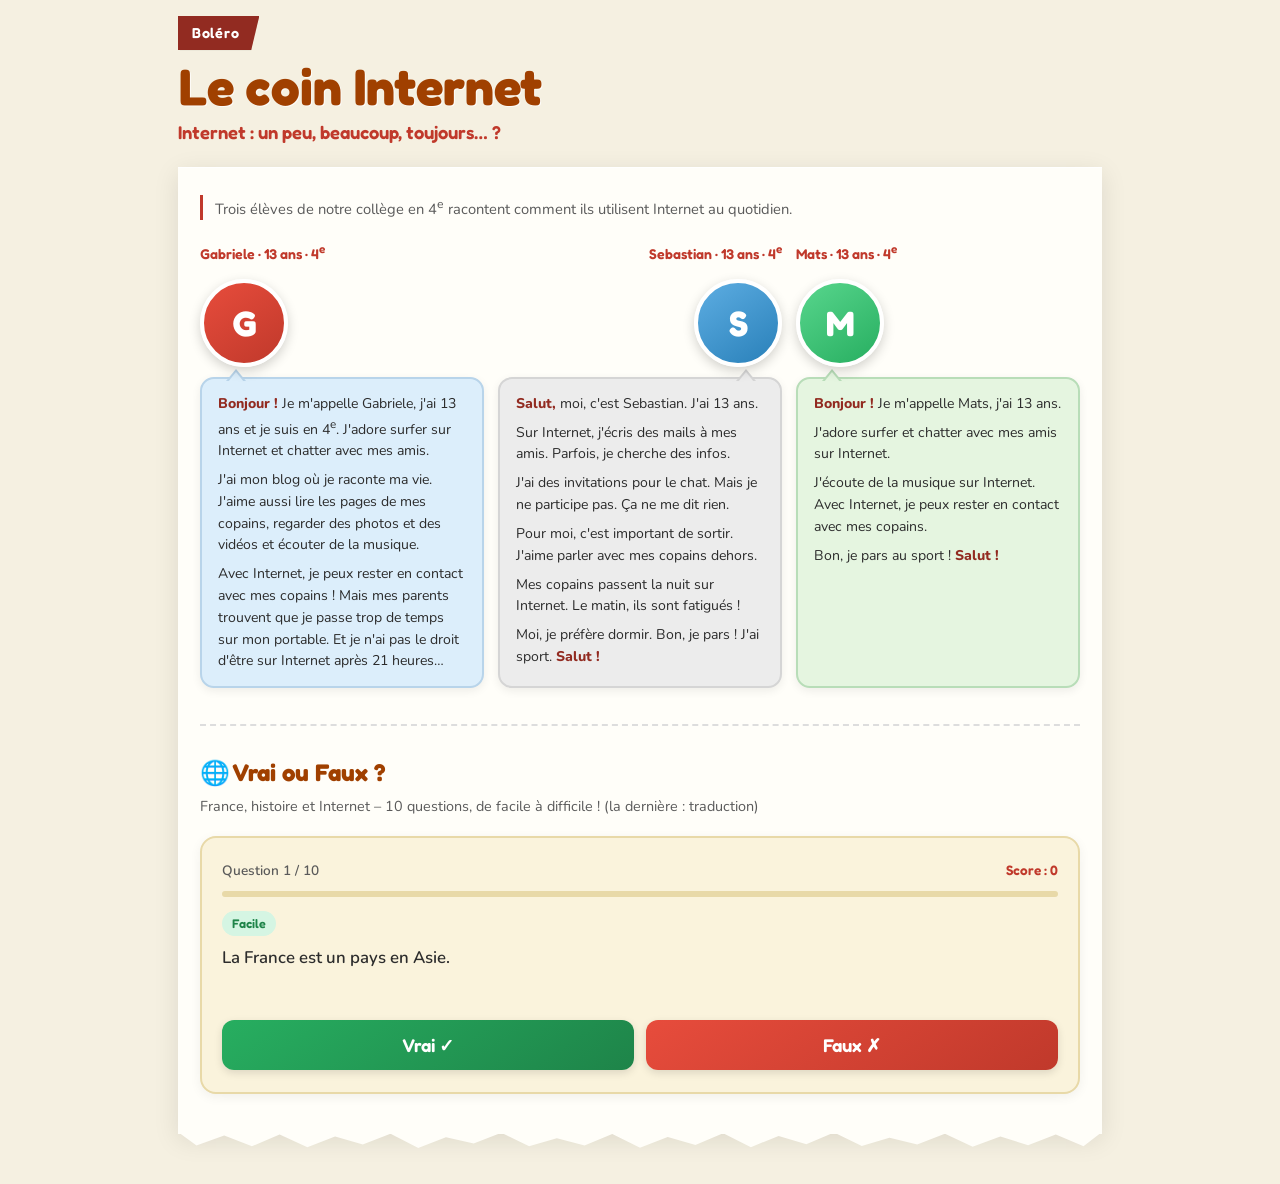
==== commit 6348dba9: "Französische Klassenstufe: 7b (DE) = 4e (FR) Co-authored-by: Bvault1420 <Bvault1420@users.noreply.gi" ====
--- a/le-coin-internet/index.html
+++ b/le-coin-internet/index.html
@@ -543,18 +543,18 @@
     <main>
       <section class="paper">
 
-        <p class="paper-intro-line">Trois élèves de la classe 7b racontent comment ils utilisent Internet au quotidien.</p>
+        <p class="paper-intro-line">Trois élèves de notre collège en 4<sup>e</sup> racontent comment ils utilisent Internet au quotidien.</p>
 
         <div class="profiles">
 
           <!-- Gabriele -->
           <article class="profile profile--gabriele">
-            <p class="profile__label">Gabriele · 13 ans · 7b</p>
+            <p class="profile__label">Gabriele · 13 ans · 4<sup>e</sup></p>
             <div class="profile__top">
               <div class="profile__avatar profile__avatar--gabriele">G</div>
             </div>
             <div class="bubble bubble--blue">
-              <p><strong>Bonjour !</strong> Je m'appelle Gabriele, j'ai 13 ans et je suis en classe 7b. J'adore surfer sur Internet et chatter avec mes amis.</p>
+              <p><strong>Bonjour !</strong> Je m'appelle Gabriele, j'ai 13 ans et je suis en 4<sup>e</sup>. J'adore surfer sur Internet et chatter avec mes amis.</p>
               <p>J'ai mon blog où je raconte ma vie. J'aime aussi lire les pages de mes copains, regarder des photos et des vidéos et écouter de la musique.</p>
               <p>Avec Internet, je peux rester en contact avec mes copains ! Mais mes parents trouvent que je passe trop de temps sur mon portable. Et je n'ai pas le droit d'être sur Internet après 21 heures…</p>
             </div>
@@ -562,7 +562,7 @@
 
           <!-- Sebastian -->
           <article class="profile profile--sebastian">
-            <p class="profile__label profile__label--right">Sebastian · 13 ans · 7b</p>
+            <p class="profile__label profile__label--right">Sebastian · 13 ans · 4<sup>e</sup></p>
             <div class="profile__top">
               <div class="profile__avatar profile__avatar--sebastian">S</div>
             </div>
@@ -578,7 +578,7 @@
 
           <!-- Mats -->
           <article class="profile profile--mats">
-            <p class="profile__label">Mats · 13 ans · 7b</p>
+            <p class="profile__label">Mats · 13 ans · 4<sup>e</sup></p>
             <div class="profile__top">
               <div class="profile__avatar profile__avatar--mats">M</div>
             </div>
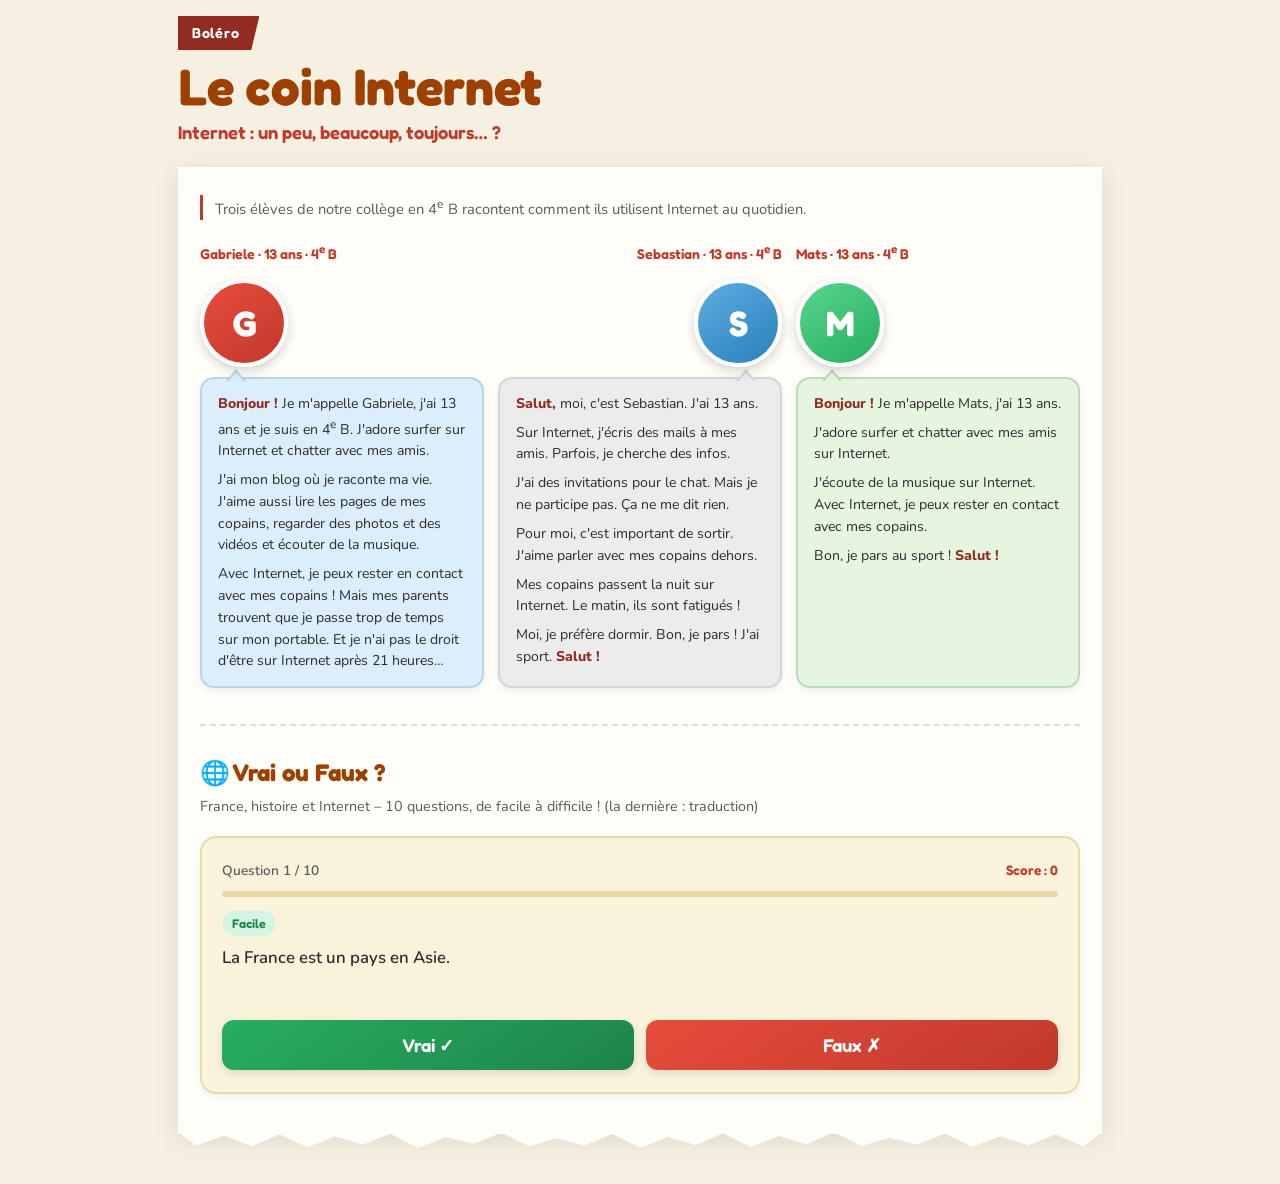
==== commit f0303974: "Klasse 4e B: französische Stufe plus Abteilung b Co-authored-by: Bvault1420 <Bvault1420@users.norepl" ====
--- a/le-coin-internet/index.html
+++ b/le-coin-internet/index.html
@@ -543,18 +543,18 @@
     <main>
       <section class="paper">
 
-        <p class="paper-intro-line">Trois élèves de notre collège en 4<sup>e</sup> racontent comment ils utilisent Internet au quotidien.</p>
+        <p class="paper-intro-line">Trois élèves de notre collège en 4<sup>e</sup> B racontent comment ils utilisent Internet au quotidien.</p>
 
         <div class="profiles">
 
           <!-- Gabriele -->
           <article class="profile profile--gabriele">
-            <p class="profile__label">Gabriele · 13 ans · 4<sup>e</sup></p>
+            <p class="profile__label">Gabriele · 13 ans · 4<sup>e</sup> B</p>
             <div class="profile__top">
               <div class="profile__avatar profile__avatar--gabriele">G</div>
             </div>
             <div class="bubble bubble--blue">
-              <p><strong>Bonjour !</strong> Je m'appelle Gabriele, j'ai 13 ans et je suis en 4<sup>e</sup>. J'adore surfer sur Internet et chatter avec mes amis.</p>
+              <p><strong>Bonjour !</strong> Je m'appelle Gabriele, j'ai 13 ans et je suis en 4<sup>e</sup> B. J'adore surfer sur Internet et chatter avec mes amis.</p>
               <p>J'ai mon blog où je raconte ma vie. J'aime aussi lire les pages de mes copains, regarder des photos et des vidéos et écouter de la musique.</p>
               <p>Avec Internet, je peux rester en contact avec mes copains ! Mais mes parents trouvent que je passe trop de temps sur mon portable. Et je n'ai pas le droit d'être sur Internet après 21 heures…</p>
             </div>
@@ -562,7 +562,7 @@
 
           <!-- Sebastian -->
           <article class="profile profile--sebastian">
-            <p class="profile__label profile__label--right">Sebastian · 13 ans · 4<sup>e</sup></p>
+            <p class="profile__label profile__label--right">Sebastian · 13 ans · 4<sup>e</sup> B</p>
             <div class="profile__top">
               <div class="profile__avatar profile__avatar--sebastian">S</div>
             </div>
@@ -578,7 +578,7 @@
 
           <!-- Mats -->
           <article class="profile profile--mats">
-            <p class="profile__label">Mats · 13 ans · 4<sup>e</sup></p>
+            <p class="profile__label">Mats · 13 ans · 4<sup>e</sup> B</p>
             <div class="profile__top">
               <div class="profile__avatar profile__avatar--mats">M</div>
             </div>
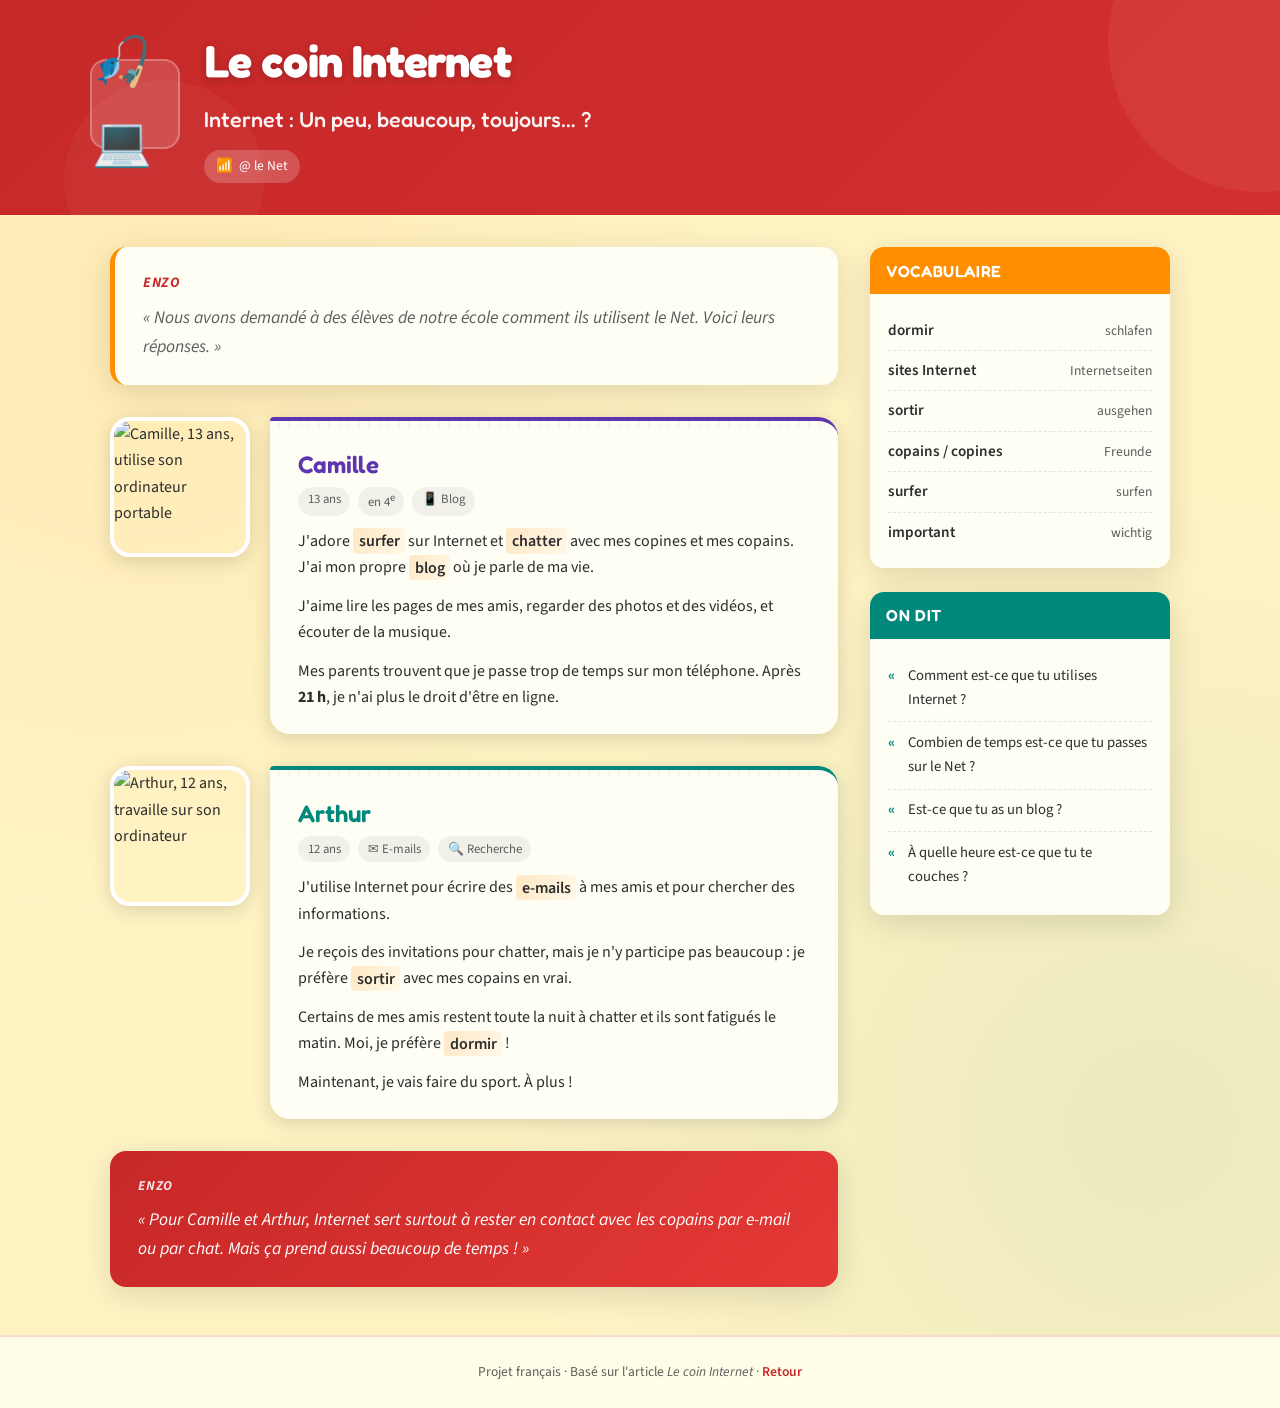
==== commit 3aef1523: "Merge 5e980999edbdb4e5c2ddadf480709389ecea7287 into c4e6b5103a62cedaec049e444316d8c6fffd45bc" ====
--- a/le-coin-internet/index.html
+++ b/le-coin-internet/index.html
@@ -3,896 +3,494 @@
 <head>
   <meta charset="UTF-8" />
   <meta name="viewport" content="width=device-width, initial-scale=1.0" />
-  <meta http-equiv="Cache-Control" content="no-cache, no-store, must-revalidate" />
-  <meta name="description" content="Le coin Internet – Trois élèves racontent leur usage d'Internet. Quiz Vrai ou Faux et traduction." />
-  <title>Le coin Internet – Boléro</title>
+  <title>Le coin Internet – Internet : Un peu, beaucoup, toujours… ?</title>
   <link rel="preconnect" href="https://fonts.googleapis.com" />
   <link rel="preconnect" href="https://fonts.gstatic.com" crossorigin />
-  <link href="https://fonts.googleapis.com/css2?family=Fredoka:wght@500;600;700&family=Nunito:wght@400;600;700;800&display=swap" rel="stylesheet" />
+  <link href="https://fonts.googleapis.com/css2?family=Fredoka:wght@400;500;600;700&family=Source+Sans+3:ital,wght@0,400;0,600;0,700;1,400&display=swap" rel="stylesheet" />
   <style>
+    *, *::before, *::after { box-sizing: border-box; margin: 0; padding: 0; }
+
     :root {
-      --cream: #f5f0e1;
-      --yellow: #faf3dc;
-      --paper: #fffef9;
-      --red: #c0392b;
-      --red-dark: #922b21;
-      --orange: #d35400;
-      --rust: #a04000;
-      --blue-bubble: #dceefb;
-      --grey-bubble: #ececec;
-      --green-bubble: #e5f5e0;
-      --text: #2c2c2c;
-      --muted: #5a5a5a;
-    }
-
-    * { box-sizing: border-box; margin: 0; padding: 0; }
+      --bg-yellow: #FFF3C4;
+      --bg-yellow-light: #FFFDE7;
+      --red-header: #C62828;
+      --red-dark: #8E0000;
+      --orange: #FF8F00;
+      --teal: #00897B;
+      --purple: #5E35B1;
+      --text: #2D2D2D;
+      --text-soft: #5D5D5D;
+      --paper: #FFFEF5;
+      --shadow: 0 8px 32px rgba(0,0,0,0.12);
+      --shadow-paper: 0 4px 20px rgba(0,0,0,0.15);
+    }
 
     html { scroll-behavior: smooth; }
 
     body {
-      font-family: "Nunito", -apple-system, sans-serif;
-      background: var(--cream);
+      font-family: 'Source Sans 3', system-ui, sans-serif;
+      background: var(--bg-yellow);
+      background-image:
+        radial-gradient(circle at 10% 20%, rgba(255,143,0,0.08) 0%, transparent 40%),
+        radial-gradient(circle at 90% 80%, rgba(0,137,123,0.08) 0%, transparent 40%);
       color: var(--text);
-      line-height: 1.55;
+      line-height: 1.65;
       min-height: 100vh;
     }
 
-    .page {
-      max-width: 960px;
+    /* ── Header ── */
+    .site-header {
+      background: linear-gradient(135deg, var(--red-header) 0%, #D32F2F 100%);
+      color: #fff;
+      padding: 1.5rem 1.25rem 2rem;
+      position: relative;
+      overflow: hidden;
+    }
+
+    .site-header::before {
+      content: '';
+      position: absolute;
+      top: -50%;
+      right: -10%;
+      width: 300px;
+      height: 300px;
+      background: rgba(255,255,255,0.06);
+      border-radius: 50%;
+    }
+
+    .site-header::after {
+      content: '';
+      position: absolute;
+      bottom: -30%;
+      left: 5%;
+      width: 200px;
+      height: 200px;
+      background: rgba(255,255,255,0.04);
+      border-radius: 50%;
+    }
+
+    .header-inner {
+      max-width: 1100px;
       margin: 0 auto;
-      padding: 16px 18px 50px;
-    }
-
-    /* Article header */
-    .article-head {
-      margin-bottom: 20px;
       position: relative;
-    }
-
-    .bolero {
-      display: inline-block;
-      background: var(--red-dark);
-      color: #fff;
-      font-family: "Fredoka", sans-serif;
-      font-weight: 600;
-      font-size: 0.9rem;
-      padding: 6px 20px 6px 14px;
-      letter-spacing: 0.05em;
-      clip-path: polygon(0 0, 100% 0, 90% 100%, 0 100%);
-      box-shadow: 2px 2px 0 rgba(0,0,0,0.15);
-    }
-
-    h1 {
-      font-family: "Fredoka", sans-serif;
-      font-size: clamp(2.2rem, 6vw, 3.2rem);
-      font-weight: 700;
-      color: var(--rust);
-      line-height: 1.05;
-      margin: 10px 0 4px;
-      text-shadow: 1px 1px 0 rgba(255,255,255,0.8);
-    }
-
-    .subtitle {
-      font-family: "Fredoka", sans-serif;
-      font-weight: 600;
-      color: var(--red);
-      font-size: 1.15rem;
-      margin-bottom: 10px;
-    }
-
-    /* Paper sheet */
-    .paper {
-      background: var(--paper);
-      box-shadow: 0 6px 24px rgba(0,0,0,0.1), 0 1px 0 #fff inset;
-      padding: 28px 22px 40px;
-      position: relative;
-      margin-top: 8px;
-    }
-
-    .paper::after {
-      content: "";
-      position: absolute;
-      left: 0; right: 0; bottom: -16px;
-      height: 18px;
-      background: var(--paper);
-      clip-path: polygon(
-        0% 0%, 2% 75%, 5% 20%, 8% 80%, 11% 15%, 14% 85%, 17% 25%,
-        20% 70%, 23% 10%, 26% 90%, 29% 30%, 32% 65%, 35% 5%, 38% 80%,
-        41% 35%, 44% 75%, 47% 12%, 50% 88%, 53% 28%, 56% 72%, 59% 8%,
-        62% 85%, 65% 22%, 68% 68%, 71% 3%, 74% 78%, 77% 32%, 80% 70%,
-        83% 10%, 86% 82%, 89% 26%, 92% 74%, 95% 14%, 98% 80%, 100% 0%
-      );
-      filter: drop-shadow(0 3px 2px rgba(0,0,0,0.06));
-    }
-
-    /* Intro line */
-    .paper-intro-line {
-      font-size: 0.92rem;
-      color: var(--muted);
-      margin-bottom: 20px;
-      border-left: 3px solid var(--red);
-      padding-left: 12px;
-    }
-
-    /* Profiles grid */
-    .profiles {
-      display: grid;
-      grid-template-columns: 1fr 1fr 1fr;
-      gap: 20px 14px;
-      margin-top: 8px;
-    }
-
-    .profile {
-      display: flex;
-      flex-direction: column;
-      gap: 10px;
-    }
-
-    .profile__top {
-      display: flex;
-      align-items: flex-end;
-      gap: 8px;
-      position: relative;
-    }
-
-    .profile--sebastian .profile__top {
-      flex-direction: row-reverse;
-    }
-
-    .profile__avatar {
-      width: 88px;
-      height: 88px;
-      border-radius: 50%;
-      border: 4px solid #fff;
-      box-shadow: 0 4px 12px rgba(0,0,0,0.18);
+      z-index: 1;
+      display: flex;
+      align-items: center;
+      gap: 1.5rem;
+      flex-wrap: wrap;
+    }
+
+    .header-illustration {
+      flex-shrink: 0;
+      width: 90px;
+      height: 90px;
+      background: rgba(255,255,255,0.15);
+      border-radius: 16px;
       display: flex;
       align-items: center;
       justify-content: center;
-      font-family: "Fredoka", sans-serif;
-      font-size: 2.2rem;
+      font-size: 3rem;
+      border: 2px solid rgba(255,255,255,0.25);
+    }
+
+    .header-text h1 {
+      font-family: 'Fredoka', sans-serif;
+      font-size: clamp(1.8rem, 5vw, 2.8rem);
       font-weight: 700;
+      letter-spacing: -0.02em;
+      text-shadow: 0 2px 8px rgba(0,0,0,0.2);
+    }
+
+    .header-text .subtitle {
+      font-family: 'Fredoka', sans-serif;
+      font-size: clamp(1rem, 3vw, 1.35rem);
+      font-weight: 500;
+      opacity: 0.95;
+      margin-top: 0.25rem;
+    }
+
+    .wifi-badge {
+      display: inline-flex;
+      align-items: center;
+      gap: 0.4rem;
+      background: rgba(255,255,255,0.2);
+      padding: 0.35rem 0.75rem;
+      border-radius: 999px;
+      font-size: 0.85rem;
+      margin-top: 0.75rem;
+      backdrop-filter: blur(4px);
+    }
+
+    /* ── Layout ── */
+    .page {
+      max-width: 1100px;
+      margin: 0 auto;
+      padding: 2rem 1.25rem 3rem;
+      display: grid;
+      grid-template-columns: 1fr 300px;
+      gap: 2rem;
+      align-items: start;
+    }
+
+    @media (max-width: 860px) {
+      .page { grid-template-columns: 1fr; }
+      .sidebar { order: -1; }
+    }
+
+    /* ── Intro ── */
+    .intro {
+      background: var(--paper);
+      border-radius: 16px;
+      padding: 1.5rem 1.75rem;
+      box-shadow: var(--shadow);
+      border-left: 5px solid var(--orange);
+      margin-bottom: 2rem;
+      animation: fadeUp 0.6s ease both;
+    }
+
+    .intro .author {
+      font-weight: 700;
+      color: var(--red-header);
+      font-size: 0.9rem;
+      text-transform: uppercase;
+      letter-spacing: 0.05em;
+      margin-bottom: 0.5rem;
+    }
+
+    .intro p {
+      font-size: 1.1rem;
+      font-style: italic;
+      color: var(--text-soft);
+    }
+
+    /* ── Profile cards ── */
+    .profiles {
+      display: flex;
+      flex-direction: column;
+      gap: 2rem;
+    }
+
+    .profile-card {
+      display: grid;
+      grid-template-columns: 140px 1fr;
+      gap: 1.25rem;
+      animation: fadeUp 0.6s ease both;
+    }
+
+    .profile-card:nth-child(2) { animation-delay: 0.15s; }
+
+    @media (max-width: 520px) {
+      .profile-card { grid-template-columns: 1fr; }
+    }
+
+    .profile-photo {
+      width: 140px;
+      height: 140px;
+      border-radius: 20px;
+      object-fit: cover;
+      box-shadow: var(--shadow-paper);
+      border: 4px solid #fff;
+    }
+
+    @media (max-width: 520px) {
+      .profile-photo { width: 100%; height: 200px; }
+    }
+
+    .speech-bubble {
+      background: var(--paper);
+      border-radius: 4px 20px 20px 20px;
+      padding: 1.5rem 1.75rem;
+      box-shadow: var(--shadow-paper);
+      position: relative;
+    }
+
+    .speech-bubble::before {
+      content: '';
+      position: absolute;
+      top: 0;
+      left: 0;
+      right: 0;
+      height: 6px;
+      background: repeating-linear-gradient(
+        90deg,
+        transparent,
+        transparent 8px,
+        rgba(0,0,0,0.03) 8px,
+        rgba(0,0,0,0.03) 10px
+      );
+      border-radius: 4px 20px 0 0;
+    }
+
+    .speech-bubble.camille { border-top: 4px solid var(--purple); }
+    .speech-bubble.arthur { border-top: 4px solid var(--teal); }
+
+    .profile-name {
+      font-family: 'Fredoka', sans-serif;
+      font-size: 1.5rem;
+      font-weight: 600;
+      margin-bottom: 0.15rem;
+    }
+
+    .profile-name.camille { color: var(--purple); }
+    .profile-name.arthur { color: var(--teal); }
+
+    .profile-meta {
+      font-size: 0.9rem;
+      color: var(--text-soft);
+      margin-bottom: 0.75rem;
+      display: flex;
+      flex-wrap: wrap;
+      gap: 0.5rem;
+    }
+
+    .profile-meta span {
+      background: rgba(0,0,0,0.05);
+      padding: 0.15rem 0.6rem;
+      border-radius: 999px;
+      font-size: 0.8rem;
+    }
+
+    .speech-bubble p { margin-bottom: 0.75rem; }
+    .speech-bubble p:last-child { margin-bottom: 0; }
+
+    .highlight {
+      background: linear-gradient(120deg, rgba(255,143,0,0.2) 0%, rgba(255,143,0,0.05) 100%);
+      padding: 0.1rem 0.35rem;
+      border-radius: 4px;
+      font-weight: 600;
+    }
+
+    /* ── Conclusion ── */
+    .conclusion {
+      margin-top: 2rem;
+      background: linear-gradient(135deg, var(--red-header) 0%, #E53935 100%);
       color: #fff;
-      flex-shrink: 0;
+      border-radius: 16px;
+      padding: 1.5rem 1.75rem;
+      box-shadow: var(--shadow);
+      animation: fadeUp 0.6s ease 0.3s both;
+    }
+
+    .conclusion .author {
+      font-weight: 700;
+      font-size: 0.85rem;
+      text-transform: uppercase;
+      letter-spacing: 0.06em;
+      opacity: 0.85;
+      margin-bottom: 0.5rem;
+    }
+
+    .conclusion p {
+      font-size: 1.1rem;
+      font-style: italic;
+    }
+
+    /* ── Sidebar ── */
+    .sidebar {
+      display: flex;
+      flex-direction: column;
+      gap: 1.5rem;
+      position: sticky;
+      top: 1.5rem;
+    }
+
+    .box {
+      border-radius: 14px;
+      overflow: hidden;
+      box-shadow: var(--shadow);
+      animation: fadeUp 0.6s ease 0.2s both;
+    }
+
+    .box-header {
+      font-family: 'Fredoka', sans-serif;
+      font-weight: 600;
+      font-size: 1rem;
+      padding: 0.65rem 1rem;
+      color: #fff;
+      text-transform: uppercase;
+      letter-spacing: 0.04em;
+    }
+
+    .box-header.vocab { background: var(--orange); }
+    .box-header.ondit { background: var(--teal); }
+
+    .box-body {
+      background: var(--paper);
+      padding: 1rem 1.15rem;
+    }
+
+    .vocab-list {
+      list-style: none;
+    }
+
+    .vocab-list li {
+      display: flex;
+      justify-content: space-between;
+      align-items: baseline;
+      padding: 0.45rem 0;
+      border-bottom: 1px dashed rgba(0,0,0,0.1);
+      font-size: 0.95rem;
+    }
+
+    .vocab-list li:last-child { border-bottom: none; }
+
+    .vocab-fr { font-weight: 600; color: var(--text); }
+    .vocab-de { color: var(--text-soft); font-size: 0.85rem; }
+
+    .ondit-list {
+      list-style: none;
+    }
+
+    .ondit-list li {
+      padding: 0.55rem 0;
+      border-bottom: 1px dashed rgba(0,0,0,0.1);
+      font-size: 0.92rem;
+      color: var(--text);
       position: relative;
-      z-index: 2;
-    }
-
-    .profile__avatar--gabriele {
-      background: linear-gradient(145deg, #e74c3c, #c0392b);
-    }
-
-    .profile__avatar--sebastian {
-      background: linear-gradient(145deg, #5dade2, #2980b9);
-    }
-
-    .profile__avatar--mats {
-      background: linear-gradient(145deg, #58d68d, #27ae60);
-    }
-
-    .profile__label {
-      font-family: "Fredoka", sans-serif;
+      padding-left: 1.2rem;
+    }
+
+    .ondit-list li::before {
+      content: '«';
+      position: absolute;
+      left: 0;
+      color: var(--teal);
+      font-weight: 700;
+    }
+
+    .ondit-list li:last-child { border-bottom: none; }
+
+  /* ── Footer ── */
+    footer {
+      text-align: center;
+      padding: 1.5rem;
+      font-size: 0.85rem;
+      color: var(--text-soft);
+      border-top: 2px solid rgba(198,40,40,0.15);
+      background: var(--bg-yellow-light);
+    }
+
+    footer a {
+      color: var(--red-header);
+      text-decoration: none;
       font-weight: 600;
-      font-size: 0.88rem;
-      color: var(--red);
-      margin-bottom: 4px;
-    }
-
-    .profile__label--right { text-align: right; }
-
-    /* Speech bubbles */
-    .bubble {
-      padding: 14px 16px;
-      border-radius: 14px;
-      font-size: 0.88rem;
-      position: relative;
-      box-shadow: 0 3px 10px rgba(0,0,0,0.07);
-      flex: 1;
-    }
-
-    .bubble p + p { margin-top: 7px; }
-
-    .bubble strong {
-      color: var(--red-dark);
-      font-weight: 800;
-    }
-
-    .bubble--blue {
-      background: var(--blue-bubble);
-      border: 2px solid #b8d4ea;
-    }
-
-    .bubble--grey {
-      background: var(--grey-bubble);
-      border: 2px solid #d5d5d5;
-    }
-
-    .bubble--green {
-      background: var(--green-bubble);
-      border: 2px solid #b8ddb8;
-    }
-
-    .bubble--blue::before {
-      content: "";
-      position: absolute;
-      top: -10px;
-      left: 24px;
-      width: 0; height: 0;
-      border-left: 10px solid transparent;
-      border-right: 10px solid transparent;
-      border-bottom: 12px solid #b8d4ea;
-    }
-
-    .bubble--blue::after {
-      content: "";
-      position: absolute;
-      top: -7px;
-      left: 26px;
-      width: 0; height: 0;
-      border-left: 8px solid transparent;
-      border-right: 8px solid transparent;
-      border-bottom: 10px solid var(--blue-bubble);
-    }
-
-    .bubble--grey::before {
-      content: "";
-      position: absolute;
-      top: -10px;
-      right: 24px;
-      width: 0; height: 0;
-      border-left: 10px solid transparent;
-      border-right: 10px solid transparent;
-      border-bottom: 12px solid #d5d5d5;
-    }
-
-    .bubble--grey::after {
-      content: "";
-      position: absolute;
-      top: -7px;
-      right: 26px;
-      width: 0; height: 0;
-      border-left: 8px solid transparent;
-      border-right: 8px solid transparent;
-      border-bottom: 10px solid var(--grey-bubble);
-    }
-
-    .bubble--green::before {
-      content: "";
-      position: absolute;
-      top: -10px;
-      left: 24px;
-      width: 0; height: 0;
-      border-left: 10px solid transparent;
-      border-right: 10px solid transparent;
-      border-bottom: 12px solid #b8ddb8;
-    }
-
-    .bubble--green::after {
-      content: "";
-      position: absolute;
-      top: -7px;
-      left: 26px;
-      width: 0; height: 0;
-      border-left: 8px solid transparent;
-      border-right: 8px solid transparent;
-      border-bottom: 10px solid var(--green-bubble);
-    }
-
-    /* Responsive */
-    @media (max-width: 900px) {
-      .profiles {
-        grid-template-columns: 1fr;
-      }
-    }
-
-    @media (max-width: 700px) {
-      .profile--sebastian .profile__top {
-        flex-direction: row;
-      }
-
-      .bubble--grey::before,
-      .bubble--grey::after {
-        right: auto;
-        left: 24px;
-      }
-
-      .bubble--grey::after { left: 26px; }
-    }
-
-    /* Quiz */
-    .quiz {
-      margin-top: 36px;
-      padding-top: 28px;
-      border-top: 2px dashed #ddd;
-    }
-
-    .quiz__title {
-      font-family: "Fredoka", sans-serif;
-      font-size: 1.5rem;
-      font-weight: 700;
-      color: var(--rust);
-      margin-bottom: 4px;
-    }
-
-    .quiz__subtitle {
-      font-size: 0.9rem;
-      color: var(--muted);
-      margin-bottom: 18px;
-    }
-
-    .quiz__card {
-      background: var(--yellow);
-      border: 2px solid #e8d9a8;
-      border-radius: 16px;
-      padding: 22px 20px;
-      box-shadow: 0 3px 12px rgba(0,0,0,0.06);
-    }
-
-    .quiz__meta {
-      display: flex;
-      justify-content: space-between;
-      align-items: center;
-      flex-wrap: wrap;
-      gap: 8px;
-      font-size: 0.85rem;
-      color: var(--muted);
-      margin-bottom: 10px;
-      font-weight: 600;
-    }
-
-    .quiz__level {
-      display: inline-block;
-      font-family: "Fredoka", sans-serif;
-      font-size: 0.78rem;
-      font-weight: 600;
-      padding: 3px 10px;
-      border-radius: 20px;
-      margin-bottom: 10px;
-    }
-
-    .quiz__level--easy { background: #d5f5e3; color: #1e8449; }
-    .quiz__level--medium { background: #fdebd0; color: #b7950b; }
-    .quiz__level--hard { background: #fadbd8; color: #922b21; }
-    .quiz__level--translate { background: #d6eaf8; color: #1f618d; }
-
-    .quiz__progress-bar {
-      height: 6px;
-      background: #e8d9a8;
-      border-radius: 6px;
-      margin-bottom: 14px;
-      overflow: hidden;
-    }
-
-    .quiz__progress-fill {
-      height: 100%;
-      background: linear-gradient(90deg, var(--red), var(--orange));
-      border-radius: 6px;
-      transition: width 0.35s ease;
-      width: 0%;
-    }
-
-    .quiz__score {
-      color: var(--red);
-      font-family: "Fredoka", sans-serif;
-    }
-
-    .quiz__statement {
-      font-size: 1.05rem;
-      font-weight: 600;
-      color: var(--text);
-      margin-bottom: 20px;
-      min-height: 3.2em;
-      line-height: 1.45;
-    }
-
-    .quiz__buttons {
-      display: grid;
-      grid-template-columns: 1fr 1fr;
-      gap: 12px;
-    }
-
-    .quiz__btn {
-      font-family: "Fredoka", sans-serif;
-      font-size: 1.15rem;
-      font-weight: 600;
-      padding: 14px 16px;
-      border: none;
-      border-radius: 12px;
-      cursor: pointer;
-      transition: transform 0.15s, opacity 0.15s;
-      color: #fff;
-      box-shadow: 0 3px 8px rgba(0,0,0,0.12);
-    }
-
-    .quiz__btn:active { transform: scale(0.97); }
-    .quiz__btn:hover:not(:disabled) { filter: brightness(1.06); }
-    .quiz__btn:disabled { opacity: 0.5; cursor: not-allowed; transform: none; }
-    .quiz__btn:focus-visible {
-      outline: 3px solid var(--orange);
-      outline-offset: 2px;
-    }
-
-    .quiz__btn--vrai { background: linear-gradient(145deg, #27ae60, #1e8449); }
-    .quiz__btn--faux { background: linear-gradient(145deg, #e74c3c, #c0392b); }
-
-    .quiz__feedback {
-      margin-top: 16px;
-      padding: 12px 14px;
-      border-radius: 10px;
-      font-size: 0.92rem;
-      display: none;
-      animation: fadeIn 0.3s ease;
-    }
-
-    .quiz__feedback.is-visible { display: block; }
-    .quiz__feedback--ok { background: #d5f5e3; border: 1px solid #27ae60; color: #1e5631; }
-    .quiz__feedback--bad { background: #fadbd8; border: 1px solid #e74c3c; color: #922b21; }
-
-    .quiz__result {
-      text-align: center;
-      display: none;
-    }
-
-    .quiz__result.is-visible { display: block; animation: fadeIn 0.4s ease; }
-
-    .quiz__result-score {
-      font-family: "Fredoka", sans-serif;
-      font-size: 2rem;
-      font-weight: 700;
-      color: var(--rust);
-      margin: 12px 0 8px;
-    }
-
-    .quiz__result-msg {
-      font-size: 1rem;
-      color: var(--muted);
-      margin-bottom: 18px;
-    }
-
-    .quiz__replay {
-      font-family: "Fredoka", sans-serif;
-      font-size: 1rem;
-      font-weight: 600;
-      padding: 12px 28px;
-      background: var(--red);
-      color: #fff;
-      border: none;
-      border-radius: 10px;
-      cursor: pointer;
-      box-shadow: 0 3px 8px rgba(0,0,0,0.15);
-    }
-
-    .quiz__replay:hover { background: var(--red-dark); }
-
-    .quiz__translate {
-      display: none;
-    }
-
-    .quiz__translate.is-visible {
-      display: block;
-    }
-
-    .quiz__prompt-de {
-      font-size: 1.05rem;
-      font-weight: 700;
-      color: var(--rust);
-      background: #fff;
-      border: 2px dashed #e8d9a8;
-      border-radius: 10px;
-      padding: 12px 14px;
-      margin-bottom: 14px;
-    }
-
-    .quiz__input {
-      width: 100%;
-      font-family: "Nunito", sans-serif;
-      font-size: 1rem;
-      padding: 12px 14px;
-      border: 2px solid #e8d9a8;
-      border-radius: 10px;
-      margin-bottom: 12px;
-      background: #fff;
-      color: var(--text);
-    }
-
-    .quiz__input:focus {
-      outline: none;
-      border-color: var(--orange);
-      box-shadow: 0 0 0 3px rgba(211, 84, 0, 0.15);
-    }
-
-    .quiz__btn--valider {
-      width: 100%;
-      background: linear-gradient(145deg, #2980b9, #1f618d);
-    }
-
-    .visually-hidden {
-      position: absolute;
-      width: 1px;
-      height: 1px;
-      padding: 0;
-      margin: -1px;
-      overflow: hidden;
-      clip: rect(0, 0, 0, 0);
-      white-space: nowrap;
-      border: 0;
-    }
-
-    @keyframes fadeIn {
-      from { opacity: 0; transform: translateY(6px); }
+    }
+
+    footer a:hover { text-decoration: underline; }
+
+    @keyframes fadeUp {
+      from { opacity: 0; transform: translateY(20px); }
       to { opacity: 1; transform: translateY(0); }
-    }
-
-    @media (max-width: 500px) {
-      .page { padding: 12px 14px 40px; }
-      .paper { padding: 20px 16px 36px; }
-      .quiz__card { padding: 18px 16px; }
-      .quiz__buttons { grid-template-columns: 1fr; }
-      .profile__avatar { width: 72px; height: 72px; font-size: 1.8rem; }
     }
   </style>
 </head>
 <body>
+
+  <header class="site-header">
+    <div class="header-inner">
+      <div class="header-illustration" aria-hidden="true">🎣💻</div>
+      <div class="header-text">
+        <h1>Le coin Internet</h1>
+        <p class="subtitle">Internet&nbsp;: Un peu, beaucoup, toujours…&nbsp;?</p>
+        <div class="wifi-badge">
+          <span aria-hidden="true">📶</span> @ le Net
+        </div>
+      </div>
+    </div>
+  </header>
+
   <div class="page">
-
-    <header class="article-head">
-      <div class="bolero">Boléro</div>
-      <h1>Le coin Internet</h1>
-      <p class="subtitle">Internet : un peu, beaucoup, toujours… ?</p>
-    </header>
-
     <main>
-      <section class="paper">
-
-        <p class="paper-intro-line">Trois élèves de notre collège en 4<sup>e</sup> B racontent comment ils utilisent Internet au quotidien.</p>
-
-        <div class="profiles">
-
-          <!-- Gabriele -->
-          <article class="profile profile--gabriele">
-            <p class="profile__label">Gabriele · 13 ans · 4<sup>e</sup> B</p>
-            <div class="profile__top">
-              <div class="profile__avatar profile__avatar--gabriele">G</div>
+      <section class="intro" aria-labelledby="intro-title">
+        <p class="author" id="intro-title">Enzo</p>
+        <p>«&nbsp;Nous avons demandé à des élèves de notre école comment ils utilisent le Net. Voici leurs réponses.&nbsp;»</p>
+      </section>
+
+      <section class="profiles" aria-label="Témoignages des élèves">
+
+        <article class="profile-card">
+          <img
+            class="profile-photo"
+            src="https://images.unsplash.com/photo-1517694712202-14dd9538aa97?w=280&h=280&fit=crop&crop=faces"
+            alt="Camille, 13 ans, utilise son ordinateur portable"
+            loading="lazy"
+          />
+          <div class="speech-bubble camille">
+            <h2 class="profile-name camille">Camille</h2>
+            <div class="profile-meta">
+              <span>13 ans</span>
+              <span>en 4<sup>e</sup></span>
+              <span>📱 Blog</span>
             </div>
-            <div class="bubble bubble--blue">
-              <p><strong>Bonjour !</strong> Je m'appelle Gabriele, j'ai 13 ans et je suis en 4<sup>e</sup> B. J'adore surfer sur Internet et chatter avec mes amis.</p>
-              <p>J'ai mon blog où je raconte ma vie. J'aime aussi lire les pages de mes copains, regarder des photos et des vidéos et écouter de la musique.</p>
-              <p>Avec Internet, je peux rester en contact avec mes copains ! Mais mes parents trouvent que je passe trop de temps sur mon portable. Et je n'ai pas le droit d'être sur Internet après 21 heures…</p>
+            <p>J'adore <span class="highlight">surfer</span> sur Internet et <span class="highlight">chatter</span> avec mes copines et mes copains. J'ai mon propre <span class="highlight">blog</span> où je parle de ma vie.</p>
+            <p>J'aime lire les pages de mes amis, regarder des photos et des vidéos, et écouter de la musique.</p>
+            <p>Mes parents trouvent que je passe trop de temps sur mon téléphone. Après <strong>21&nbsp;h</strong>, je n'ai plus le droit d'être en ligne.</p>
+          </div>
+        </article>
+
+        <article class="profile-card">
+          <img
+            class="profile-photo"
+            src="https://images.unsplash.com/photo-1507003211169-0a1dd7228f2d?w=280&h=280&fit=crop&crop=faces"
+            alt="Arthur, 12 ans, travaille sur son ordinateur"
+            loading="lazy"
+          />
+          <div class="speech-bubble arthur">
+            <h2 class="profile-name arthur">Arthur</h2>
+            <div class="profile-meta">
+              <span>12 ans</span>
+              <span>✉️ E-mails</span>
+              <span>🔍 Recherche</span>
             </div>
-          </article>
-
-          <!-- Sebastian -->
-          <article class="profile profile--sebastian">
-            <p class="profile__label profile__label--right">Sebastian · 13 ans · 4<sup>e</sup> B</p>
-            <div class="profile__top">
-              <div class="profile__avatar profile__avatar--sebastian">S</div>
-            </div>
-            <div class="bubble bubble--grey">
-              <p><strong>Salut,</strong> moi, c'est Sebastian. J'ai 13 ans.</p>
-              <p>Sur Internet, j'écris des mails à mes amis. Parfois, je cherche des infos.</p>
-              <p>J'ai des invitations pour le chat. Mais je ne participe pas. Ça ne me dit rien.</p>
-              <p>Pour moi, c'est important de sortir. J'aime parler avec mes copains dehors.</p>
-              <p>Mes copains passent la nuit sur Internet. Le matin, ils sont fatigués !</p>
-              <p>Moi, je préfère dormir. Bon, je pars ! J'ai sport. <strong>Salut !</strong></p>
-            </div>
-          </article>
-
-          <!-- Mats -->
-          <article class="profile profile--mats">
-            <p class="profile__label">Mats · 13 ans · 4<sup>e</sup> B</p>
-            <div class="profile__top">
-              <div class="profile__avatar profile__avatar--mats">M</div>
-            </div>
-            <div class="bubble bubble--green">
-              <p><strong>Bonjour !</strong> Je m'appelle Mats, j'ai 13 ans.</p>
-              <p>J'adore surfer et chatter avec mes amis sur Internet.</p>
-              <p>J'écoute de la musique sur Internet. Avec Internet, je peux rester en contact avec mes copains.</p>
-              <p>Bon, je pars au sport ! <strong>Salut !</strong></p>
-            </div>
-          </article>
-
-        </div>
-
-        <!-- Quiz Vrai ou Faux -->
-        <section class="quiz" id="quiz" aria-label="Quiz Vrai ou Faux">
-          <h2 class="quiz__title">🌐 Vrai ou Faux ?</h2>
-          <p class="quiz__subtitle">France, histoire et Internet – 10 questions, de facile à difficile ! (la dernière : traduction)</p>
-
-          <div class="quiz__card" id="quiz-game">
-            <div class="quiz__meta">
-              <span id="quiz-progress">Question 1 / 10</span>
-              <span class="quiz__score">Score : <span id="quiz-score">0</span></span>
-            </div>
-            <div class="quiz__progress-bar" aria-hidden="true">
-              <div class="quiz__progress-fill" id="quiz-progress-fill"></div>
-            </div>
-            <span class="quiz__level quiz__level--easy" id="quiz-level">Facile</span>
-            <p class="quiz__statement" id="quiz-statement"></p>
-            <div class="quiz__buttons" id="quiz-buttons">
-              <button class="quiz__btn quiz__btn--vrai" id="btn-vrai" type="button" aria-label="Antwort: Vrai">Vrai ✓</button>
-              <button class="quiz__btn quiz__btn--faux" id="btn-faux" type="button" aria-label="Antwort: Faux">Faux ✗</button>
-            </div>
-            <div class="quiz__translate" id="quiz-translate">
-              <p class="quiz__prompt-de" id="quiz-prompt-de"></p>
-              <label class="visually-hidden" for="quiz-input">Traduction en français</label>
-              <input class="quiz__input" id="quiz-input" type="text" placeholder="Écris la phrase en français…" autocomplete="off" spellcheck="false" />
-              <button class="quiz__btn quiz__btn--valider" id="btn-valider" type="button">Valider</button>
-            </div>
-            <div class="quiz__feedback" id="quiz-feedback" role="status" aria-live="polite"></div>
+            <p>J'utilise Internet pour écrire des <span class="highlight">e-mails</span> à mes amis et pour chercher des informations.</p>
+            <p>Je reçois des invitations pour chatter, mais je n'y participe pas beaucoup&nbsp;: je préfère <span class="highlight">sortir</span> avec mes copains en vrai.</p>
+            <p>Certains de mes amis restent toute la nuit à chatter et ils sont fatigués le matin. Moi, je préfère <span class="highlight">dormir</span>&nbsp;!</p>
+            <p>Maintenant, je vais faire du sport. À plus&nbsp;!</p>
           </div>
-
-          <div class="quiz__card quiz__result" id="quiz-result">
-            <p class="quiz__result-score" id="result-score"></p>
-            <p class="quiz__result-msg" id="result-msg"></p>
-            <button class="quiz__replay" id="btn-replay" type="button">Rejouer</button>
-          </div>
-        </section>
-
+        </article>
+
+      </section>
+
+      <section class="conclusion" aria-labelledby="conclusion-title">
+        <p class="author" id="conclusion-title">Enzo</p>
+        <p>«&nbsp;Pour Camille et Arthur, Internet sert surtout à rester en contact avec les copains par e-mail ou par chat. Mais ça prend aussi beaucoup de temps&nbsp;!&nbsp;»</p>
       </section>
     </main>
 
+    <aside class="sidebar" aria-label="Aide linguistique">
+
+      <div class="box">
+        <div class="box-header vocab">Vocabulaire</div>
+        <div class="box-body">
+          <ul class="vocab-list">
+            <li><span class="vocab-fr">dormir</span><span class="vocab-de">schlafen</span></li>
+            <li><span class="vocab-fr">sites Internet</span><span class="vocab-de">Internetseiten</span></li>
+            <li><span class="vocab-fr">sortir</span><span class="vocab-de">ausgehen</span></li>
+            <li><span class="vocab-fr">copains / copines</span><span class="vocab-de">Freunde</span></li>
+            <li><span class="vocab-fr">surfer</span><span class="vocab-de">surfen</span></li>
+            <li><span class="vocab-fr">important</span><span class="vocab-de">wichtig</span></li>
+          </ul>
+        </div>
+      </div>
+
+      <div class="box">
+        <div class="box-header ondit">On dit</div>
+        <div class="box-body">
+          <ul class="ondit-list">
+            <li>Comment est-ce que tu utilises Internet&nbsp;?</li>
+            <li>Combien de temps est-ce que tu passes sur le Net&nbsp;?</li>
+            <li>Est-ce que tu as un blog&nbsp;?</li>
+            <li>À quelle heure est-ce que tu te couches&nbsp;?</li>
+          </ul>
+        </div>
+      </div>
+
+    </aside>
   </div>
 
-  <script>
-    const questions = [
-      // Facile (1–3)
-      {
-        type: "vrai-faux",
-        level: "easy",
-        levelLabel: "Facile",
-        text: "La France est un pays en Asie.",
-        answer: false,
-        explain: "Non ! La France est en Europe."
-      },
-      {
-        type: "vrai-faux",
-        level: "easy",
-        levelLabel: "Facile",
-        text: "Beaucoup d'élèves en France ont un téléphone portable.",
-        answer: true,
-        explain: "Oui ! C'est très courant, comme pour Gabriele et Sebastian."
-      },
-      {
-        type: "vrai-faux",
-        level: "easy",
-        levelLabel: "Facile",
-        text: "On ne peut pas envoyer de mails en France.",
-        answer: false,
-        explain: "Non ! On peut envoyer des mails, Sebastian le fait souvent."
-      },
-      // Moyen (4–6)
-      {
-        type: "vrai-faux",
-        level: "medium",
-        levelLabel: "Moyen",
-        text: "Instagram est une application utilisée par des jeunes en France.",
-        answer: true,
-        explain: "Oui ! Beaucoup de jeunes l'utilisent pour partager des photos."
-      },
-      {
-        type: "vrai-faux",
-        level: "medium",
-        levelLabel: "Moyen",
-        text: "La Tour Eiffel est à Lyon.",
-        answer: false,
-        explain: "Non ! La Tour Eiffel est à Paris."
-      },
-      {
-        type: "vrai-faux",
-        level: "medium",
-        levelLabel: "Moyen",
-        text: "Un blog est une page personnelle sur Internet.",
-        answer: true,
-        explain: "Oui ! Gabriele a un blog sur Internet."
-      },
-      // Difficile (7–9)
-      {
-        type: "vrai-faux",
-        level: "hard",
-        levelLabel: "Difficile",
-        text: "La Seine traverse Marseille.",
-        answer: false,
-        explain: "Non ! La Seine traverse Paris. Marseille est au bord de la mer."
-      },
-      {
-        type: "vrai-faux",
-        level: "hard",
-        levelLabel: "Difficile",
-        text: "En France, on dit souvent « bonjour » le matin.",
-        answer: true,
-        explain: "Oui ! « Bonjour » est une salutation du matin."
-      },
-      {
-        type: "vrai-faux",
-        level: "hard",
-        levelLabel: "Difficile",
-        text: "La Tour Eiffel a été construite en 1900.",
-        answer: false,
-        explain: "Non ! Elle a été construite en 1889."
-      },
-      // Traduction (10)
-      {
-        type: "translate",
-        level: "hard",
-        levelLabel: "Traduction",
-        german: "In der Sonne ist es sehr heiß.",
-        accepted: [
-          "Il fait très chaud au soleil.",
-          "Au soleil, il fait très chaud."
-        ],
-        explain: "La bonne réponse : « Il fait très chaud au soleil. »"
-      }
-    ];
-
-    let current = 0;
-    let score = 0;
-    let answered = false;
-
-    const gameEl = document.getElementById("quiz-game");
-    const resultEl = document.getElementById("quiz-result");
-    const statementEl = document.getElementById("quiz-statement");
-    const progressEl = document.getElementById("quiz-progress");
-    const scoreEl = document.getElementById("quiz-score");
-    const feedbackEl = document.getElementById("quiz-feedback");
-    const btnVrai = document.getElementById("btn-vrai");
-    const btnFaux = document.getElementById("btn-faux");
-    const btnValider = document.getElementById("btn-valider");
-    const btnReplay = document.getElementById("btn-replay");
-    const buttonsEl = document.getElementById("quiz-buttons");
-    const translateEl = document.getElementById("quiz-translate");
-    const promptDEEl = document.getElementById("quiz-prompt-de");
-    const inputEl = document.getElementById("quiz-input");
-    const progressFillEl = document.getElementById("quiz-progress-fill");
-    const resultScoreEl = document.getElementById("result-score");
-    const levelEl = document.getElementById("quiz-level");
-
-    const resultMsgEl = document.getElementById("result-msg");
-
-    function normalizeText(s) {
-      return s.toLowerCase()
-        .trim()
-        .replace(/\s+/g, " ")
-        .replace(/[.,!?;:]/g, "")
-        .normalize("NFD")
-        .replace(/[\u0300-\u036f]/g, "");
-    }
-
-    function checkTranslation(userInput, accepted) {
-      const normalized = normalizeText(userInput);
-      if (!normalized) return false;
-      return accepted.some(function (a) {
-        return normalizeText(a) === normalized;
-      });
-    }
-
-    function setLevelBadge(q) {
-      levelEl.textContent = q.levelLabel;
-      const levelClass = q.type === "translate" ? "translate" : q.level;
-      levelEl.className = "quiz__level quiz__level--" + levelClass;
-    }
-
-    function updateProgressBar() {
-      const pct = (current / questions.length) * 100;
-      progressFillEl.style.width = pct + "%";
-    }
-
-    function showFeedback(correct, q) {
-      if (correct) {
-        score++;
-        scoreEl.textContent = score;
-        feedbackEl.textContent = "Bravo ! " + q.explain;
-        feedbackEl.className = "quiz__feedback is-visible quiz__feedback--ok";
-      } else if (q.type === "translate") {
-        feedbackEl.textContent = "Dommage ! " + q.explain;
-        feedbackEl.className = "quiz__feedback is-visible quiz__feedback--bad";
-      } else {
-        const bonne = q.answer ? "Vrai" : "Faux";
-        feedbackEl.textContent = "Dommage ! C'était " + bonne + ". " + q.explain;
-        feedbackEl.className = "quiz__feedback is-visible quiz__feedback--bad";
-      }
-    }
-
-    function nextQuestion() {
-      setTimeout(function () {
-        current++;
-        if (current < questions.length) {
-          showQuestion();
-        } else {
-          showResult();
-        }
-      }, 2200);
-    }
-
-    function showQuestion() {
-      answered = false;
-      feedbackEl.classList.remove("is-visible", "quiz__feedback--ok", "quiz__feedback--bad");
-      const q = questions[current];
-      const isTranslate = q.type === "translate";
-
-      buttonsEl.style.display = isTranslate ? "none" : "grid";
-      translateEl.classList.toggle("is-visible", isTranslate);
-
-      btnVrai.disabled = false;
-      btnFaux.disabled = false;
-      btnValider.disabled = false;
-      inputEl.disabled = false;
-
-      if (isTranslate) {
-        statementEl.textContent = "Écris cette phrase en français :";
-        promptDEEl.textContent = "🇩🇪 " + q.german;
-        inputEl.value = "";
-        setTimeout(function () { inputEl.focus(); }, 80);
-      } else {
-        statementEl.textContent = q.text;
-      }
-
-      setLevelBadge(q);
-      progressEl.textContent = "Question " + (current + 1) + " / " + questions.length;
-      scoreEl.textContent = score;
-      updateProgressBar();
-    }
-
-    function handleAnswer(userSaysVrai) {
-      if (answered) return;
-      answered = true;
-      btnVrai.disabled = true;
-      btnFaux.disabled = true;
-
-      const q = questions[current];
-      const correct = userSaysVrai === q.answer;
-      showFeedback(correct, q);
-      nextQuestion();
-    }
-
-    function handleTranslation() {
-      if (answered) return;
-      const q = questions[current];
-      const userText = inputEl.value.trim();
-      if (!userText) {
-        inputEl.focus();
-        return;
-      }
-
-      answered = true;
-      btnValider.disabled = true;
-      inputEl.disabled = true;
-
-      const correct = checkTranslation(userText, q.accepted);
-      showFeedback(correct, q);
-      nextQuestion();
-    }
-
-    function showResult() {
-      gameEl.style.display = "none";
-      resultEl.classList.add("is-visible");
-      progressFillEl.style.width = "100%";
-      resultScoreEl.textContent = "Tu as " + score + " sur " + questions.length + " bonnes réponses !";
-
-      if (score >= 8) {
-        resultMsgEl.textContent = "Excellent ! Tu connais bien la France et Internet !";
-      } else if (score >= 5) {
-        resultMsgEl.textContent = "Pas mal ! Continue à apprendre !";
-      } else {
-        resultMsgEl.textContent = "Tu peux encore progresser. Rejoue !";
-      }
-    }
-
-    function resetQuiz() {
-      current = 0;
-      score = 0;
-      gameEl.style.display = "block";
-      resultEl.classList.remove("is-visible");
-      showQuestion();
-    }
-
-    btnVrai.addEventListener("click", function () { handleAnswer(true); });
-    btnFaux.addEventListener("click", function () { handleAnswer(false); });
-    btnValider.addEventListener("click", handleTranslation);
-    inputEl.addEventListener("keydown", function (e) {
-      if (e.key === "Enter") handleTranslation();
-    });
-    btnReplay.addEventListener("click", resetQuiz);
-
-    showQuestion();
-  </script>
+  <footer>
+    <p>Projet français · Basé sur l'article <em>Le coin Internet</em> · <a href="../indexxxxxxxx.html">Retour</a></p>
+  </footer>
+
 </body>
 </html>
